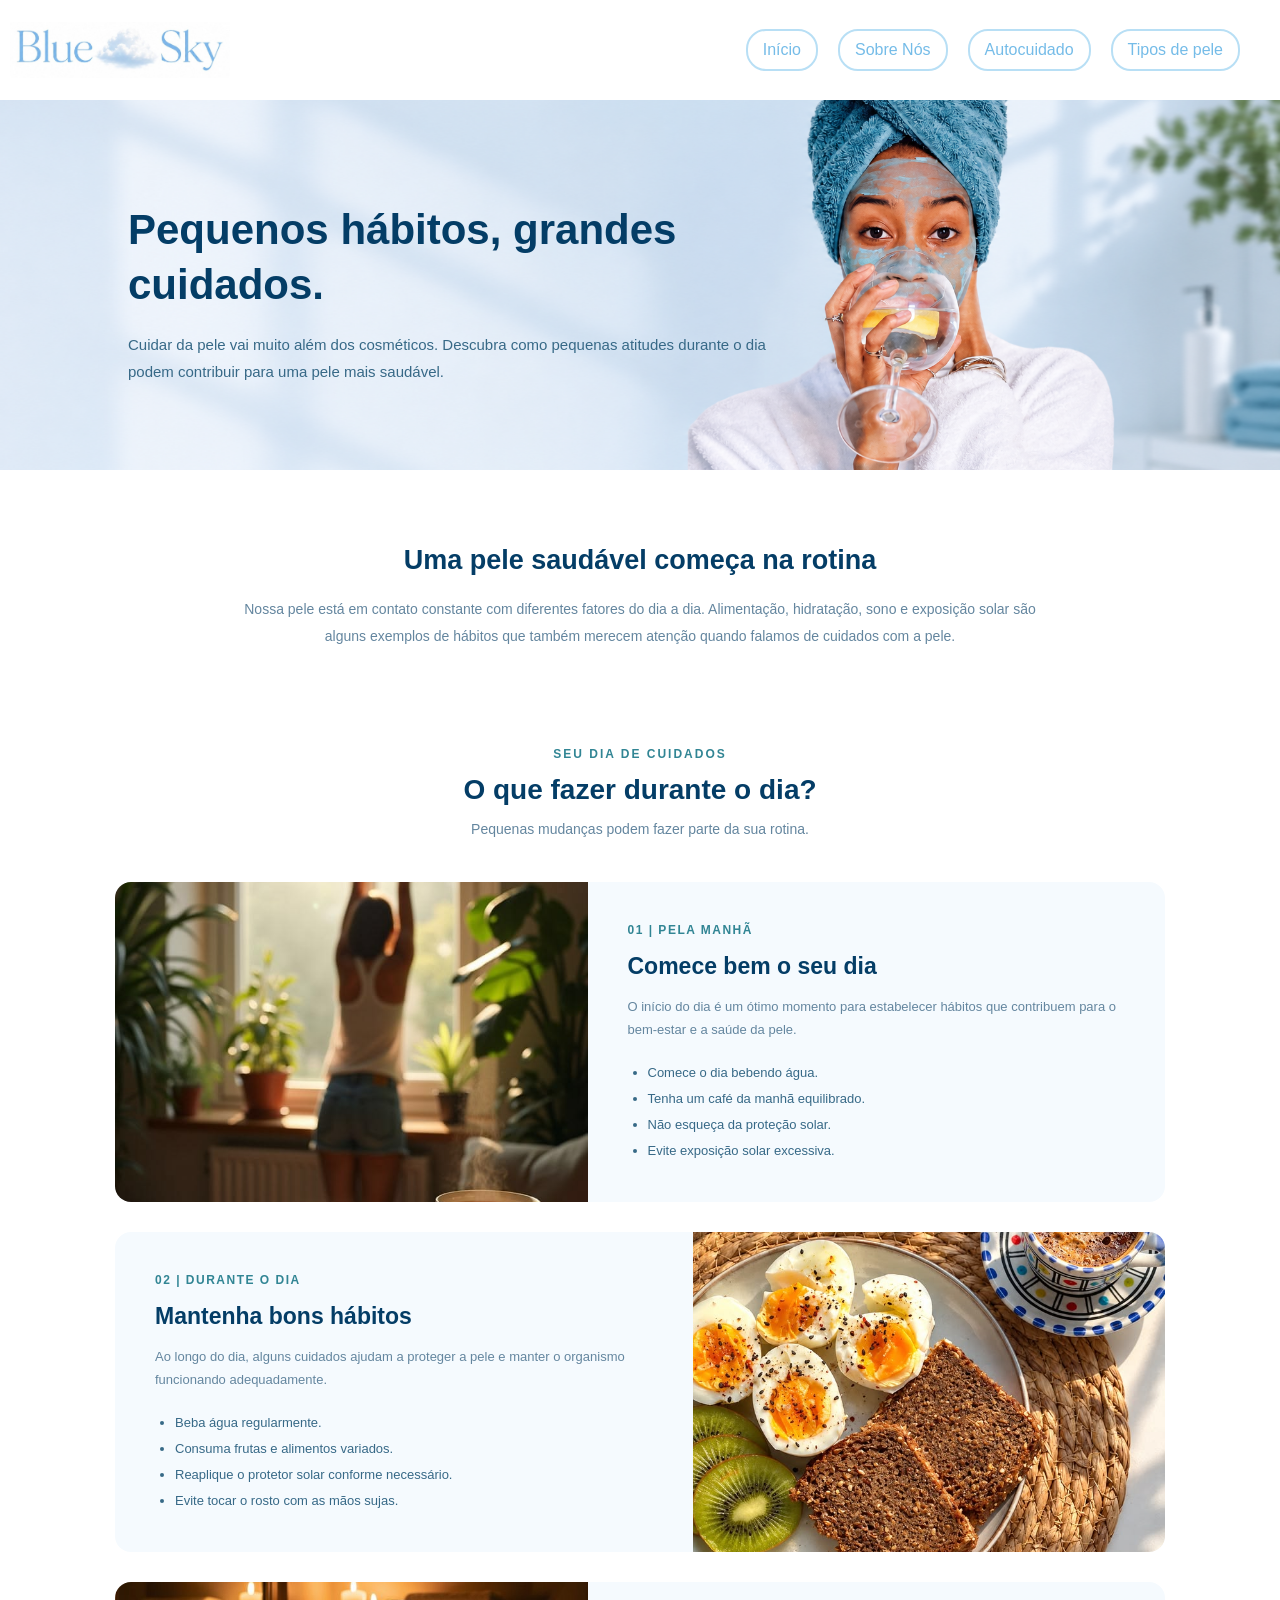
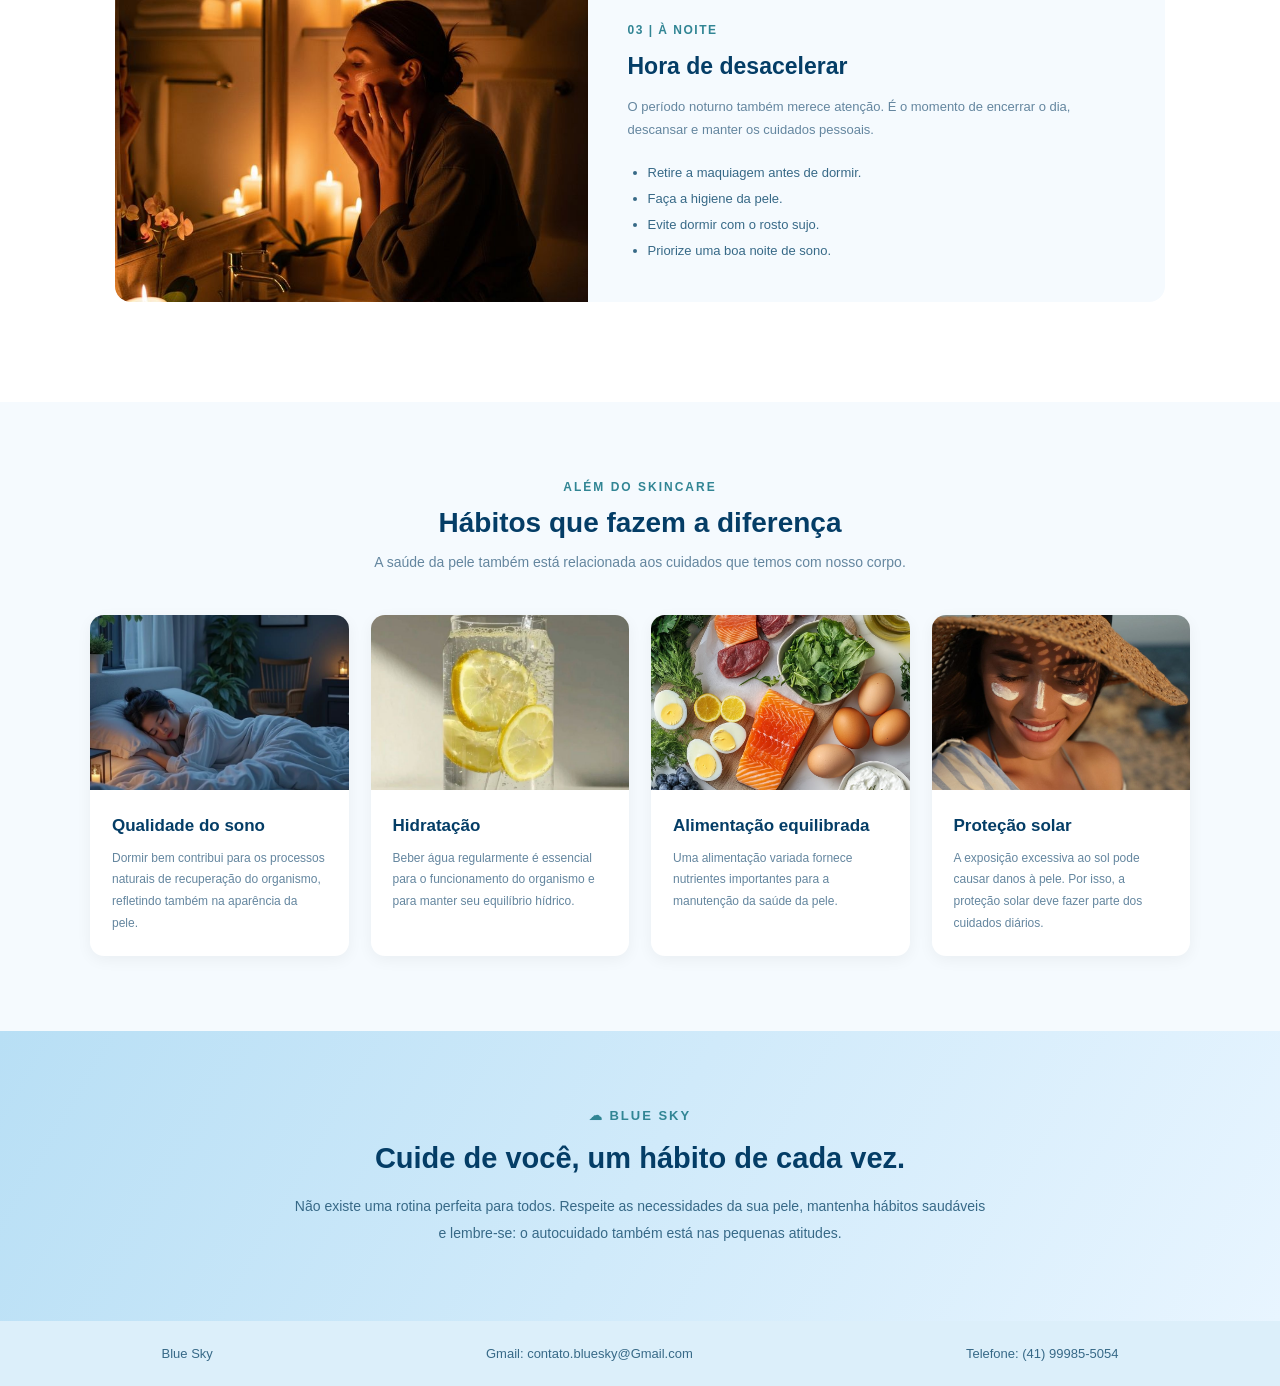
==== autocuidado.html @ 893854bf "Primeiro commit" ====
<!DOCTYPE html>
<html lang="pt-BR">

<head>
    <meta charset="UTF-8">
    <meta name="viewport" content="width=device-width, initial-scale=1.0">
    <link rel="icon" type="image/jpeg" href="img/Inicio/nuvem.png">
    <link rel="stylesheet" href="css/style.css">
    <title>Blue Sky | Autocuidado</title>

</head>

<body>
   
    <header class="header">
        <img src="img/Inicio/Logo_blue_sky_recortada.jpg" alt="Logo Blue Sky" class="logo">
        <nav>
            <a href="index.html"> Início </a>
            <a href="sobre.html">Sobre Nós</a>
            <a href="autocuidado.html">Autocuidado</a>
            <a href="tipos_de_pele.html">Tipos de pele</a>
        </nav>
    </header>

    <div class="pagina-autocuidado">
    <main>

        <section class="banner-autocuidado">

            <div class="conteudo-banner">
                <h1>Pequenos hábitos, grandes cuidados.</h1>

                <p>
                    Cuidar da pele vai muito além dos cosméticos.
                    Descubra como pequenas atitudes durante o dia
                    podem contribuir para uma pele mais saudável.
                </p>
            </div>

        </section>

        <section class="introducao">

            <h2>Uma pele saudável começa na rotina</h2>

            <p>
                Nossa pele está em contato constante com diferentes
                fatores do dia a dia. Alimentação, hidratação, sono
                e exposição solar são alguns exemplos de hábitos
                que também merecem atenção quando falamos de
                cuidados com a pele.
            </p>

        </section>

        <section class="momentos">

            <div class="titulo-secao">
                <span>SEU DIA DE CUIDADOS</span>
                <h2>O que fazer durante o dia?</h2>
                <p>
                    Pequenas mudanças podem fazer parte da sua rotina.
                </p>
            </div>

            <article class="momento-card">

                <div class="imagem-momento">
                    <img src="img/autocuidado/comecando_dia.jpg" alt="Quarto iluminado pela luz natural da manhã">
                </div>

                <div class="texto-momento">

                    <span class="horario">01 | PELA MANHÃ</span>

                    <h3>Comece bem o seu dia</h3>

                    <p>
                        O início do dia é um ótimo momento para
                        estabelecer hábitos que contribuem para
                        o bem-estar e a saúde da pele.
                    </p>

                    <ul>
                        <li>Comece o dia bebendo água.</li>
                        <li>Tenha um café da manhã equilibrado.</li>
                        <li>Não esqueça da proteção solar.</li>
                        <li>Evite exposição solar excessiva.</li>
                    </ul>

                </div>

            </article>

            <article class="momento-card invertido">

                <div class="imagem-momento">
                    <img src="img/autocuidado/cafe.jpg" alt="Alimentos saudáveis e água durante o dia">
                </div>

                <div class="texto-momento">

                    <span class="horario">02 | DURANTE O DIA</span>

                    <h3>Mantenha bons hábitos</h3>

                    <p>
                        Ao longo do dia, alguns cuidados ajudam
                        a proteger a pele e manter o organismo
                        funcionando adequadamente.
                    </p>

                    <ul>
                        <li>Beba água regularmente.</li>
                        <li>Consuma frutas e alimentos variados.</li>
                        <li>Reaplique o protetor solar conforme necessário.</li>
                        <li>Evite tocar o rosto com as mãos sujas.</li>
                    </ul>

                </div>

            </article>

            <article class="momento-card">

                <div class="imagem-momento">
                    <img src="img/autocuidado/noturno.jpg" alt="Ambiente aconchegante para descansar à noite">
                </div>

                <div class="texto-momento">

                    <span class="horario">03 | À NOITE</span>

                    <h3>Hora de desacelerar</h3>

                    <p>
                        O período noturno também merece atenção.
                        É o momento de encerrar o dia, descansar
                        e manter os cuidados pessoais.
                    </p>

                    <ul>
                        <li>Retire a maquiagem antes de dormir.</li>
                        <li>Faça a higiene da pele.</li>
                        <li>Evite dormir com o rosto sujo.</li>
                        <li>Priorize uma boa noite de sono.</li>
                    </ul>

                </div>

            </article>

        </section>

        <section class="habitos">

            <div class="titulo-secao">
                <span>ALÉM DO SKINCARE</span>
                <h2>Hábitos que fazem a diferença</h2>
                <p>
                    A saúde da pele também está relacionada
                    aos cuidados que temos com nosso corpo.
                </p>
            </div>

            <div class="cards-habitos">

                <article class="habito-card">

                    <img src="img/autocuidado/sono.jpg" alt="Quarto confortável para uma boa noite de sono">

                    <div class="conteudo-habito">
                        <h3>Qualidade do sono</h3>

                        <p>
                            Dormir bem contribui para os processos
                            naturais de recuperação do organismo,
                            refletindo também na aparência da pele.
                        </p>
                    </div>

                </article>

                <article class="habito-card">

                    <img src="img/autocuidado/agua.jpg" alt="Copo de água com limão">

                    <div class="conteudo-habito">
                        <h3>Hidratação</h3>

                        <p>
                            Beber água regularmente é essencial
                            para o funcionamento do organismo
                            e para manter seu equilíbrio hídrico.
                        </p>
                    </div>

                </article>

                <article class="habito-card">

                    <img src="img/autocuidado/alimentacao.jpg" alt="Alimentos variados e saudáveis">

                    <div class="conteudo-habito">
                        <h3>Alimentação equilibrada</h3>

                        <p>
                            Uma alimentação variada fornece
                            nutrientes importantes para a
                            manutenção da saúde da pele.
                        </p>
                    </div>

                </article>

                <article class="habito-card">

                    <img src="img/autocuidado/solar.jpg" alt="Luz do sol entrando pela janela">

                    <div class="conteudo-habito">
                        <h3>Proteção solar</h3>

                        <p>
                            A exposição excessiva ao sol pode
                            causar danos à pele. Por isso, a
                            proteção solar deve fazer parte
                            dos cuidados diários.
                        </p>
                    </div>

                </article>

            </div>

        </section>

        <section class="lembrete">

            <div class="conteudo-lembrete">

                <span>☁ BLUE SKY</span>

                <h2>Cuide de você, um hábito de cada vez.</h2>

                <p>
                    Não existe uma rotina perfeita para todos.
                    Respeite as necessidades da sua pele,
                    mantenha hábitos saudáveis e lembre-se:
                    o autocuidado também está nas pequenas atitudes.
                </p>

            </div>

        </section>

    </main>

<footer class="footer">
    <p>Blue Sky</p>
    <p>Gmail: contato.bluesky@Gmail.com</p>
    <p>Telefone: (41) 99985-5054</p>
</footer>
</div>
</body>
</html>
---- css/style.css ----
/* Configuração geral */
* {
    margin: 0;
    padding: 0;
    box-sizing: border-box;
}
/* Cabeçalho */
.header {
    position: relative;
    width: 100%;
    height: 100px;
    background-color:white;
    display: flex;
    align-items: center;
    justify-content: center;
}
/* Logo no canto esquerdo */
.logo {
    position: absolute;
    left: 10px;
    width: 220px;
    height: 95px;
    max-width: 30%;
    object-fit: contain;
}
nav {
    display: flex;
    justify-content: flex-end;
    align-items: center;
    gap: 20px;
    width: 100%;
    margin-right: 40px;
}
nav a{
    font-family: Arial, sans-serif;
    text-decoration: none;
    color: #75BCE8;
    border: 2px solid #b8dff5;
    padding: 10px 15px;
    border-radius: 20px;
}
/* imagem do banner sem nada em cima vivi */
.banner{
    width: 100%;
    height: 400px;
    border-radius: 12px;
    background-image:url(../img/Inicio/banner_sem_nuvem.jpeg);
    background-repeat: no-repeat;
    background-position: center;
    background-size: cover;
}
.retangulo-cartas {
    display: grid;
    grid-template-columns: repeat(3, minmax(0, 1fr));
    gap: 20px;
    width: min(1100px, calc(100% - 40px));
    margin: 30px auto;
}
.cartas{
    width: 100%;
    min-width: 0;
    min-height: 330px;
    height: auto;
    padding: 12px;
    align-items: center;
    background-color:#E8F5FF;
    border-radius: 18px;
    /* estudar melhor essa borda vivi */
    border: 1px solid #1a8ddf;
    display: flex;
    flex-direction: column;
    text-decoration: none;
    overflow: hidden;
    transition: transform 0.3s ease;
}
/* serve para dar animação para as cartas vivi */
.cartas:hover {
    transform: translateY(-10px);
    border-color: #A9D4F0;
    box-shadow: 0 5px 14px #00000020;
}
/* serve para deixar a foto em cima das letras vivi */
.cartas img {
    width: 100%;
    height: 160px;
    object-fit: cover;
    display: block;
    border-radius: 12px;
}
.cartas h3 {
    font-family: Arial, Helvetica, sans-serif;
    text-align: center;
    margin-top: 10px;
    margin-bottom: 20px;
    font-size: 18px;
    color: #043d66;
}
.cartas p {
    font-family: Arial, Helvetica, sans-serif;
    text-align: center;
    color: #78ACD1;
}
.footer{
    font-family: Arial, sans-serif;
    display: flex;
    justify-content: space-around;
    align-items: center;
    background-color: #78ACD1;
    padding: 20px;
    color:#fff;
}
/* Página de contato */
.pagina-contato header {
    border-bottom: 1px solid #B8DFF5;
}
.pagina-sobre header {
    border-bottom: 1px solid #B8DFF5;
}
.contato-container {
    width: 90%;
    max-width: 850px;
    margin: 55px auto;
    color: #043D66;
}
.contato-container > h2 {
    font-family: Arial, sans-serif;
    text-align: center;
    font-size: 30px;
    margin-bottom: 12px;
}
.contato-container > p {
    font-family: Arial, sans-serif;
    text-align: center;
    color: #52758F;
    margin-bottom: 30px;
    line-height: 1.6;
}
/* Formulario */
#contato-form {
    font-family: Arial, sans-serif;
    display: flex;
    flex-direction: column;
    gap: 10px;
    width: 100%;
    max-width: 650px;
    margin: 0 auto;
    padding: 30px;
    background-color: #E8F5FF;
    border: 1px solid #B8DFF5;
    border-radius: 20px;
    box-shadow: 0 5px 18px #00000010;
}
#contato-form label {
    font-family: Arial, sans-serif;
    font-weight: bold;
    color: #043D66;
    margin-top: 5px;
}
#contato-form input,
#contato-form select,
#contato-form textarea {
    font-family: Arial, sans-serif;
    width: 100%;
    padding: 13px;
    border: 1px solid #B8DFF5;
    border-radius: 10px;
    background-color: #FFFFFF;
    color: #043D66;
    font-family: Arial, sans-serif;
    font-size: 15px;
    outline: none;
    transition: border-color 0.2s, box-shadow 0.2s;
}
#contato-form input:focus,
#contato-form select:focus,
#contato-form textarea:focus {
    border-color: #1A8DDF;
    box-shadow: 0 0 0 3px #75BCE833;
}
/* Campo inválido após interação */
#contato-form input:focus:invalid,
#contato-form select:focus:invalid,
#contato-form textarea:focus:invalid {
    border-color: #E57373;
}
/* Campo preenchido corretamente */
#contato-form input:valid,
#contato-form select:valid,
#contato-form textarea:valid {
    border-color: #75BCE8;
}
#contato-form textarea {
    resize: vertical;
    min-height: 130px;
}
/* Botao */
#contato-form button {
    margin-top: 12px;
    padding: 14px;
    background-color: #1A8DDF;
    color: #FFFFFF;
    border: none;
    border-radius: 25px;
    font-size: 16px;
    font-weight: bold;
    cursor: pointer;
    transition: background-color 0.2s, transform 0.2s;
}
#contato-form button:hover {
    background-color: #043D66;
    transform: translateY(-2px);
}
/* Aviso do JavaScript */
#aviso {
    margin: 20px auto;
    color: #043D66;
    font-weight: bold;
    text-align: center;
}
/* Mensagens salvas */
.mensagens {
    font-family: Arial, sans-serif;
    max-width: 750px;
    margin: 45px auto 0;
}
.mensagens h3 {
    font-family: Arial, sans-serif;
    text-align: center;
    font-size: 24px;
    margin-bottom: 20px;
    color: #043D66;
}
.mensagens p {
    font-family: Arial, sans-serif;
    text-align: center;
    color: #52758F;
    margin-bottom: 20px;
    line-height: 1.6;
}
.mensagem-card {
    margin: 15px 0;
    padding: 22px;
    background-color: #FFFFFF;
    border: 1px solid #A9D4F0;
    border-radius: 16px;
    box-shadow: 0 4px 12px #00000010;
    overflow-wrap: anywhere;
}
.mensagem-card p {
    margin: 9px 0;
    line-height: 1.5;
    color: #043D66;
}
.mensagem-card button {
    margin-top: 12px;
    padding: 10px 16px;
    background-color: #75BCE8;
    color: #FFFFFF;
    border: none;
    border-radius: 20px;
    cursor: pointer;
}
.mensagem-card button:hover {
    background-color: #043D66;
}
/* Centraliza a mensagem quando não há mensagens salvas */
#listaMensagens {
    text-align: center;
    margin-top: 35px;
}
/* Espaço entre o título e a área das mensagens */
.mensagens {
    margin-top: 50px;
}
/* Aparência do aviso de lista vazia */
#listaMensagens:empty {
    margin-top: 35px;
}
/* ==================================================
   PÁGINA: TIPOS DE PELE
   ================================================== */
.bannerT{
    background-image:url(../img/Tipos_de_Pele/banner.jpg) ;
    width: auto;
    height: 400px ;
    border-radius: 12px;
    display: flex;
    flex-direction: column;
    align-items: center;
}
.bannerT h1{
   margin-bottom: 30px;
   padding-top: 35px;
    text-decoration: none;
    color: #043d66;
}
.bannerT h3{
    color: #497fa7;
    padding-top: 35px;
}
.botao{
    padding: 20px;
    margin-top: 100px;
    border-radius: 24px;
    text-decoration: none;
    font-size: 15px;
    color: #B8DFF5;
    background-color: #0a67aa;
    transition: transform 0.3s ease;
}
.botao:hover{
    transform: translateY(-10px);
    border: 3px solid;
    border-color: #75BCE8;
    box-shadow: 0 5px 14px #00000020;
}
.identificacao {
    display: flex;
    align-items: center;
    gap: 24px;
    padding: 24px;
    background-color: #94c1e0;
    border-radius: 20px;
    min-height: 330px;
    width: 100%;
    height: auto;
}
.identificacao img {
    display: block;
    width: 100%;
    max-width: 430px;
    max-height: 330px;
    height: auto;
    margin-left: 0;
    object-fit: contain;
}
.texto {
    min-width: 0;
    flex: 1;
}
.texto h1 {
    padding-left: 0;
    margin: 30px 0;
    color: #043D66;
}
.texto h3 {
    color: #032944;
    padding-left: 0;
    font-size: 16px;
}
.texto ol {
    color: #032944;
    margin: 30px 0;
    font-size: 18px;
    padding-left: 24px;
}
/* Parte principal dos tipos de pele */
.principal-tipos-pele {
    width: 100%;
    padding: 45px 35px;
    background-color: #f0f9ff;
    text-align: center;
}
/* Título principal */
.principal-tipos-pele h2 {
    color: #075078;
    font-size: 30px;
    margin-bottom: 10px;
}
/* Subtítulo */
.subtitulo-pele {
    color: #75a9d1;
    font-size: 17px;
    margin-bottom: 30px;
}
/* Organização dos cartões */
.cartoes-pele {
    display: flex;
    justify-content: center;
    align-items: stretch;
    gap: 20px;
    width: 100%;
}
/* Cada cartão */
.cartao-pele {
    flex: 1;
    min-width: 0;
    background-color: white;
    border: 2px solid #b8dff5;
    border-radius: 20px;
    padding: 15px;
    box-shadow: 0 5px 14px #00000015;
    transition: transform 0.3s;
}
/* Efeito ao passar o mouse */
.cartao-pele:hover {
    transform: translateY(-5px);
}
/* Imagens */
.cartao-pele img {
    width: 100%;
    height: 180px;
    object-fit: cover;
    border-radius: 14px;
}
/* Títulos dos cartões */
.cartao-pele h3 {
    color: #318bc4;
    font-size: 20px;
    margin: 15px 0 10px;
}
/* Descrições */
.cartao-pele p {
    color: #52758d;
    font-size: 15px;
    line-height: 1.5;
}
/* ==================================================
   PÁGINA: TEXTURAS
   ================================================== */
body{
    font-family: Arial, Helvetica, sans-serif
}
.Texturas {
    display: flex;
    align-items: center;
    gap: 20px;
    width: 100%;
    padding: 20px;
    margin: 30px 0;
    background-color: #78ACD1;
    border-radius: 20px;
}
.Texturas video{
    border-radius: 30px;
}
.Texturasd video{
    border-radius: 30px;
}
.Texturasd {
    flex-direction: row-reverse;
    display: flex;
    align-items: center;
    gap: 20px;
    width: 100%;
    padding: 20px;
    margin: 30px 0;
    background-color:#a6d8f5;
    border-radius: 15px;
}
.texturah1ep{
    display: flex;
    flex-direction: column;
    align-items: stretch;
    gap: 10px;
}
.texturah1ep h2{
    text-align: center;
    margin: 20px;
    color: #043D66;
}
.texturah1ep p{
    font-size:large;
    color: #043D66;
}
.sobre-apresentacao {
    display: flex;
    align-items: center;
    justify-content: space-between;
    gap: 50px;
    max-width: 1100px;
    margin: 50px auto;
    padding: 30px;
}
.sobre-texto {
    flex: 1;
}
.sobre-texto h1 {
    color: #043D66;
    font-size: 38px;
    margin-bottom: 20px;
}
.sobre-texto p {
    font-size: 17px;
    line-height: 1.8;
}
.sobre-imagem {
    flex: 1;
    text-align: center;
}
.sobre-imagem img {
    width: 100%;
    max-width: 400px;
    border-radius: 20px;
}
/* ==================================================
   PÁGINA: SOBRE NÓS
   ================================================== */
/* Nossa missão */
.sobre-missao {
    background-color: #E8F5FF;
    padding: 45px 25px;
    text-align: center;
}
.sobre-missao h2,
.equipe h2 {
    color: #043D66;
    font-size: 30px;
    margin-bottom: 20px;
}
.sobre-missao p {
    max-width: 750px;
    margin: 0 auto;
    line-height: 1.8;
    font-size: 16px;
}
/* EQUIPE */
.equipe {
    padding: 50px 25px;
    text-align: center;
}
.subtitulo {
    margin-bottom: 30px;
    line-height: 1.6;
}
.integrantes {
    display: grid;
    grid-template-columns: repeat(2, minmax(0, 1fr));
    gap: 30px;
    max-width: 800px;
    margin: 30px auto;
}
.integrante {
    background-color: #FFFFFF;
    padding: 25px;
    border-radius: 15px;
    text-align: center;
    box-shadow: 0 4px 15px #00000010;
}
.integrante img {
    width: 130px;
    height: 130px;
    object-fit: cover;
    border-radius: 50%;
}
.integrante h3 {
    color: #043D66;
    margin: 20px 0 12px;
}
.integrante p {
    line-height: 1.7;
    font-size: 15px;
}
/* ==================================================
   PÁGINA: MITOS E VERDADES
   ================================================== */
body {
    background-color: #F2F9FD;
    font-family: Arial, sans-serif;
    color: #174675;
}
.titulo {
    padding: 50px 8% 30px;
}
.titulo h1 {
    font-size: 42px;
    margin-bottom: 15px;
    color: #174675;
}
.titulo p {
    font-size: 19px;
    color: #6485A3;
}
.carrossel {
    width: 85%;
    max-width: 1250px;
    margin: 20px auto;
    position: relative;
}
.conteudo {
    display: flex;
    background-color: white;
    border-radius: 25px;
    overflow: hidden;
    min-height: 430px;
    box-shadow: 0 8px 25px #00000015;
}
.imagem {
    width: 55%;
}
.imagem img {
    width: 100%;
    height: 430px;
    object-fit: cover;
    display: block;
}
.informacao {
    width: 45%;
    padding: 45px;
    display: flex;
    flex-direction: column;
    justify-content: center;
}
.classificacao {
    background-color: #E87989;
    color: white;
    padding: 12px 25px;
    border-radius: 30px;
    width: fit-content;
    margin-bottom: 25px;
    font-weight: bold;
    font-size: 18px;
}
.verdade {
    background-color: #65BFA0;
}
.informacao h2 {
    font-size: 32px;
    margin-bottom: 20px;
    color: #174675;
}
.informacao p {
    font-size: 18px;
    line-height: 1.6;
    color: #6485A3;
}
.seta {
    position: absolute;
    top: 50%;
    transform: translateY(-50%);
    width: 50px;
    height: 50px;
    border: none;
    border-radius: 50%;
    background-color: white;
    color: #174675;
    font-size: 25px;
    cursor: pointer;
    box-shadow: 0 3px 12px #00000020;
    transition: 0.3s;
}
.seta:hover {
    background-color: #DDF1FF;
    transform: translateY(-50%) scale(1.1);
}
.esquerda {
    left: -25px;
}
.direita {
    right: -25px;
}
/* Indicadores */
.indicadores {
    display: flex;
    justify-content: center;
    gap: 12px;
    margin: 30px;
}
.ponto {
    width: 13px;
    height: 13px;
    border-radius: 50%;
    border: none;
    background-color: #B9D3E8;
    cursor: pointer;
    transition: 0.3s;
}
.ponto.ativo {
    background-color: #55AEE0;
    width: 28px;
    border-radius: 20px;
}
/* =================================
   DICIONÁRIO DA PELE
   ================================= */
.pagina-dicionario {
    width: 100%;
    padding-bottom: 40px;
}
/* TÍTULO E INTRODUÇÃO */
.dicionario-introducao {
    max-width: 850px;
    width: calc(100% - 40px);
    margin: 65px auto 45px;
    text-align: center;
}
.dicionario-introducao span {
    color: #1A8DDF;
    font-size: 13px;
    font-weight: bold;
    letter-spacing: 2px;
}
.dicionario-introducao h1 {
    color: #043D66;
    font-size: 38px;
    margin: 12px 0;
}
.dicionario-introducao p {
    color: #5C7180;
    font-size: 16px;
    line-height: 1.7;
}
/* PESQUISA */
.dicionario-pesquisa {
    max-width: 750px;
    width: calc(100% - 40px);
    margin: 0 auto 65px;
    text-align: center;
}
.dicionario-pesquisa h2 {
    color: #043D66;
    font-size: 25px;
    margin-bottom: 10px;
}
.dicionario-pesquisa p {
    color: #6B7D89;
    margin-bottom: 22px;
}
.campo-pesquisa {
    display: flex;
    align-items: center;
    gap: 10px;
}
.campo-pesquisa input {
    flex: 1;
    min-width: 0;
    padding: 15px 18px;
    border: 1px solid #B8DFF5;
    border-radius: 10px;
    outline: none;
    font-size: 15px;
    background: #FFFFFF;
    color: #043D66;
}
.campo-pesquisa input:focus {
    border-color: #1A8DDF;
    box-shadow: 0 0 0 3px #75BCE830;
}
.campo-pesquisa button {
    padding: 15px 22px;
    border: none;
    border-radius: 10px;
    background: #043D66;
    color: #FFFFFF;
    font-size: 14px;
    cursor: pointer;
    transition: 0.3s;
}
.campo-pesquisa button:hover {
    background: #1A8DDF;
}
/* SEÇÕES */
.grupo-dicionario {
    max-width: 1100px;
    width: calc(100% - 40px);
    margin: 0 auto 65px;
}
.titulo-categoria {
    margin-bottom: 25px;
}
.titulo-categoria h2 {
    color: #043D66;
    font-size: 27px;
    margin-bottom: 8px;
}
.titulo-categoria p {
    color: #6B7D89;
    line-height: 1.6;
}
/* CARDS DOS TERMOS */
.grade-termos {
    display: grid;
    grid-template-columns: repeat(2, minmax(0, 1fr));
    gap: 22px;
}
.card-termo {
    position: relative;
    padding: 28px;
    background: #FFFFFF;
    border: 1px solid #DCEFFC;
    border-radius: 15px;
    box-shadow: 0 4px 14px #043D6610;
    transition: 0.3s;
}
.card-termo:hover {
    transform: translateY(-4px);
    box-shadow: 0 7px 20px #043D661C;
    border-color: #A9D4F0;
}
.numero-card {
    display: inline-block;
    margin-bottom: 13px;
    padding: 6px 11px;
    border-radius: 20px;
    background: #E8F5FF;
    color: #1A8DDF;
    font-size: 12px;
    font-weight: bold;
}
.card-termo h3 {
    color: #043D66;
    font-size: 20px;
    margin-bottom: 10px;
}
.card-termo p {
    color: #5C7180;
    font-size: 14px;
    line-height: 1.7;
}
/* TABELA DE INGREDIENTES EM FORMATO DE CARDS */
.tabela-cards {
    width: 100%;
}
.tabela-ingredientes {
    width: 100%;
    border-collapse: separate;
    border-spacing: 0;
}
/* Mantém os títulos das colunas na estrutura da tabela,
   sem ocupar espaço visual nos cards. */
.tabela-ingredientes thead {
    position: absolute;
    width: 1px;
    height: 1px;
    padding: 0;
    margin: -1px;
    overflow: hidden;
    clip: rect(0, 0, 0, 0);
    white-space: nowrap;
    border: 0;
}
.tabela-ingredientes tbody {
    display: grid;
    grid-template-columns: repeat(2, minmax(0, 1fr));
    gap: 22px;
}
.tabela-ingredientes tbody tr {
    display: grid;
    grid-template-columns: 1fr 1fr;
    gap: 16px;
    padding: 28px;
    background: #FFFFFF;
    border: 1px solid #DCEFFC;
    border-radius: 15px;
    box-shadow: 0 4px 14px #043D6610;
    transition: transform 0.3s ease, box-shadow 0.3s ease, border-color 0.3s ease;
}
.tabela-ingredientes tbody tr:hover {
    transform: translateY(-4px);
    border-color: #A9D4F0;
    box-shadow: 0 7px 20px #043D661C;
}
.tabela-ingredientes td {
    display: flex;
    flex-direction: column;
    gap: 6px;
    color: #5C7180;
    font-size: 13px;
    line-height: 1.5;
}
.tabela-ingredientes td::before {
    content: attr(data-label);
    color: #1A8DDF;
    font-size: 11px;
    font-weight: bold;
    text-transform: uppercase;
    letter-spacing: 0.5px;
}
.tabela-ingredientes td strong {
    color: #043D66;
    font-size: 17px;
}
/* MENSAGEM DE PESQUISA */
.mensagem-vazia {
    max-width: 750px;
    width: calc(100% - 40px);
    margin: 0 auto 50px;
    padding: 25px;
    text-align: center;
    color: #34566D;
    background: #E8F5FF;
    border-radius: 12px;
    line-height: 1.6;
}
/* SEÇÃO FINAL */
.dicionario-final {
    max-width: 850px;
    width: calc(100% - 40px);
    margin: 70px auto 30px;
    padding: 40px 25px;
    text-align: center;
    background: #E8F5FF;
    border-radius: 18px;
}
.dicionario-final h2 {
    color: #043D66;
    font-size: 25px;
    margin-bottom: 12px;
}
.dicionario-final p {
    color: #5C7180;
    line-height: 1.7;
    margin-bottom: 22px;
}
.dicionario-final a {
    display: inline-block;
    padding: 13px 22px;
    background: #043D66;
    color: #FFFFFF;
    border-radius: 9px;
    text-decoration: none;
    transition: 0.3s;
}
.dicionario-final a:hover {
    background: #1A8DDF;
}
/* RESPONSIVIDADE */
@media (max-width: 700px) {
    .dicionario-introducao {
        margin-top: 40px;
    }
    .dicionario-introducao h1 {
        font-size: 30px;
    }
    .dicionario-pesquisa h2 {
        font-size: 21px;
    }
    .grade-termos {
        grid-template-columns: 1fr;
    }
    .tabela-ingredientes tbody {
        grid-template-columns: 1fr;
    }
    .card-termo {
        padding: 23px;
    }
    .dicionario-final {
        padding: 30px 20px;
    }
}
/* ==================================================
   PÁGINA: GUIA DE SKINCARE — BLUE SKY
   ========================================== */
/* BANNER */
.guia-banner {
    min-height: 380px;
    background:
    linear-gradient(to top, rgba(4, 61, 102, 0.95), rgba(4, 61, 102, 0.45)),
    url("../img/guia/banner-guia.jpg") center/cover no-repeat;
    display: flex;
    align-items: center;
    padding: 50px 9%;
}
.guia-banner-texto {
    max-width: 550px;
    color: white;
}
.guia-banner-texto span,
.guia-audio-conteudo span {
    font-size: 12px;
    letter-spacing: 2px;
    font-weight: bold;
}
.guia-banner h1 {
    font-size: 42px;
    margin: 15px 0;
}
.guia-banner p {
    font-size: 16px;
    line-height: 1.8;
}
.guia-botao {
    display: inline-block;
    margin-top: 20px;
    padding: 13px 25px;
    background: white;
    color: #043D66;
    border-radius: 25px;
    text-decoration: none;
    font-weight: bold;
    transition: 0.3s;
}
.guia-botao:hover {
    background: #B8DFF5;
    transform: translateY(-3px);
}
/* INTRODUÇÃO */
.guia-introducao {
    max-width: 850px;
    margin: 65px auto;
    padding: 0 25px;
    text-align: center;
}
.guia-introducao h2,
.guia-passos h2,
.guia-tabela h2,
.guia-dicas h2,
.guia-explorar h2 {
    color: #043D66;
    font-size: 29px;
    text-align: center;
}
.guia-introducao p {
    color: #555;
    line-height: 1.9;
    font-size: 16px;
}
/* PASSOS ESSENCIAIS */
.guia-passos {
    padding: 45px 7%;
    background: #E8F5FF;
}
.guia-subtitulo {
    text-align: center;
    color: #657D8D;
    margin: 15px 0 35px;
    line-height: 1.7;
}
.guia-cards {
    display: grid;
    grid-template-columns: repeat(4, 1fr);
    gap: 22px;
    max-width: 1150px;
    margin: auto;
}
.guia-card {
    background: white;
    border-radius: 15px;
    overflow: hidden;
    box-shadow: 0 4px 15px #00000010;
    transition: 0.3s;
}
.guia-card:hover {
    transform: translateY(-6px);
    box-shadow: 0 8px 20px #00000020;
}
.guia-card img {
    width: 100%;
    height: 190px;
    object-fit: cover;
}
.guia-card div {
    padding: 20px;
}
.guia-card span {
    color: #1A8DDF;
    font-weight: bold;
    font-size: 14px;
}
.guia-card h3 {
    color: #043D66;
    margin: 10px 0;
    font-size: 20px;
}
.guia-card p {
    color: #666;
    line-height: 1.7;
    font-size: 14px;
}
/* TABELA */
.guia-tabela {
    padding: 65px 7%;
}
.tabela-responsiva {
    max-width: 1000px;
    margin: auto;
    overflow-x: auto;
}
.guia-tabela table {
    width: 100%;
    border-collapse: collapse;
    background: white;
    text-align: center;
}
.guia-tabela th {
    background: #75BCE8;
    color: #043D66;
    padding: 18px;
}
.guia-tabela td {
    padding: 17px;
    border-bottom: 1px solid #DCEBF5;
    color: #555;
    line-height: 1.6;
}
.guia-tabela td:first-child {
    font-weight: bold;
    color: #043D66;
}
.guia-tabela tr:hover td {
    background: #E8F5FF;
}
/* DICAS */
.guia-dicas {
    background: #E8F5FF;
    padding: 60px 7%;
}
.guia-dicas-lista {
    max-width: 850px;
    margin: auto;
    display: flex;
    flex-direction: column;
    gap: 15px;
}
.guia-dica {
    background: white;
    padding: 18px 22px;
    border-radius: 12px;
    display: flex;
    align-items: center;
    gap: 20px;
    box-shadow: 0 3px 10px #00000008;
}
.guia-dica span {
    color: #1A8DDF;
    font-weight: bold;
    font-size: 18px;
}
.guia-dica p {
    color: #555;
    line-height: 1.6;
}
/* ÁUDIO */
.guia-audio {
    padding: 65px 20px;
    background: linear-gradient(135deg, #75BCE8, #E8F5FF);
}
.guia-audio-conteudo {
    max-width: 700px;
    margin: auto;
    text-align: center;
    background: white;
    padding: 40px;
    border-radius: 20px;
    box-shadow: 0 5px 20px #00000010;
}
.guia-audio-conteudo span {
    color: #1A8DDF;
}
.guia-audio-conteudo h2 {
    color: #043D66;
    font-size: 27px;
    margin: 15px 0;
}
.guia-audio-conteudo p {
    color: #657D8D;
    line-height: 1.8;
    margin-bottom: 25px;
}
.guia-audio audio {
    width: 100%;
    max-width: 450px;
}
/* CONTINUE EXPLORANDO */
.guia-explorar {
    padding: 65px 7%;
}
.guia-explorar-cards {
    display: grid;
    grid-template-columns: repeat(2, 1fr);
    gap: 22px;
    max-width: 1050px;
    margin: auto;
}
.guia-explorar-card {
    background: #E8F5FF;
    border: 1px solid #B8DFF5;
    padding: 28px;
    border-radius: 15px;
    text-decoration: none;
    transition: 0.3s;
}
.guia-explorar-card:hover {
    transform: translateY(-5px);
    box-shadow: 0 5px 15px #00000015;
}
.guia-explorar-card h3 {
    color: #043D66;
    margin-bottom: 12px;
}
.guia-explorar-card p {
    color: #657D8D;
    line-height: 1.6;
    margin-bottom: 20px;
}
.guia-explorar-card span {
    color: #1A8DDF;
    font-weight: bold;
}
/* ==========================================
   RESPONSIVIDADE — BLUE SKY
   ========================================== */
/* TABLETS */
@media (max-width: 900px) {
    /* Cabeçalho */
    .header {
        padding: 10px 20px;
    }
    .logo {
        width: 180px;
        max-width: 25%;
    }
    nav {
        gap: 10px;
        margin-right: 10px;
    }
    nav a {
        padding: 9px 11px;
        font-size: 14px;
    }
    /* Banner */
    .banner {
        height: clamp(240px, 42vw, 360px);
    }
    /* Cards de tipos de pele */
    .cartoes-pele {
        flex-wrap: wrap;
    }
    .cartao-pele {
        flex: 1 1 220px;
    }
    /* Texturas */
    .Texturas,
    .Texturasd {
        gap: 16px;
        padding: 16px;
    }
    /* Dicionário da pele */
    .grupo-dicionario {
        width: calc(100% - 40px);
    }
    .grade-termos,
    .tabela-ingredientes tbody {
        grid-template-columns: repeat(2, minmax(0, 1fr));
    }
    .guia-cards {
        grid-template-columns: repeat(2, 1fr);
    }
    .guia-explorar-cards {
        grid-template-columns: 1fr;
    }
    .guia-banner h1 {
        font-size: 34px;
    }
}
/* CELULARES */
@media (max-width: 700px) {
    /* Cabeçalho e menu */
    .header {
        position: relative;
        height: auto;
        min-height: 0;
        padding: 10px 14px 16px;
        flex-direction: column;
        gap: 10px;
    }
    .logo {
        position: static;
        width: min(190px, 65vw);
        max-width: 100%;
        height: 85px;
        margin: 0 auto;
    }
    nav {
        width: 100%;
        justify-content: center;
        flex-wrap: wrap;
        gap: 8px;
        margin: 0;
    }
    nav a {
        padding: 8px 10px;
        font-size: 14px;
        white-space: normal;
        text-align: center;
    }
    /* Banner da página inicial */
    .banner {
        height: clamp(200px, 58vw, 300px);
    }
    /* Cards da página inicial */
    .retangulo-cartas {
        grid-template-columns: 1fr;
        width: calc(100% - 30px);
        gap: 16px;
    }
    .cartas {
        min-height: 0;
    }
    .cartas img {
        height: 190px;
    }
    /* Rodapé */
    .footer {
        flex-direction: column;
        flex-wrap: wrap;
        gap: 12px;
        text-align: center;
    }
    /* Página de contato */
    .contato-container,
    .mensagens {
        width: calc(100% - 30px);
        margin: 30px auto;
    }
    .contato-container > h2 {
        font-size: clamp(22px, 6vw, 28px);
    }
    #contato-form {
        padding: 18px;
    }
    #contato-form input,
    #contato-form select,
    #contato-form textarea {
        min-width: 0;
        font-size: 16px;
    }
    .mensagens h2 {
        font-size: 21px;
    }
    .mensagens h3 {
        font-size: 21px;
    }
    .mensagem-card {
        padding: 16px;
    }
    /* Página de tipos de pele */
    .bannerT {
        height: auto;
        min-height: 300px;
        padding: 24px 16px;
        background-size: cover;
        background-position: center;
    }
    .bannerT h1 {
        font-size: clamp(24px, 7vw, 32px);
        padding-top: 10px;
        margin-bottom: 14px;
        text-align: center;
    }
    .bannerT h3 {
        padding-top: 10px;
        text-align: center;
    }
    .botao {
        margin-top: 35px;
    }
    .identificacao {
        flex-direction: column;
        height: auto;
        padding: 20px;
        gap: 18px;
    }
    .identificacao img {
        width: 100%;
        max-width: 100%;
        max-height: 260px;
        object-fit: contain;
    }
    .texto {
        width: 100%;
    }
    .texto h1 {
        font-size: 25px;
        margin: 0 0 15px;
        text-align: center;
    }
    .texto h3 {
        font-size: 15px;
    }
    .texto ol {
        font-size: 16px;
        margin: 18px 0 0;
        padding-left: 22px;
    }
    .principal-tipos-pele {
        padding: 30px 15px;
    }
    .principal-tipos-pele h2 {
        font-size: 25px;
    }
    .cartoes-pele {
        flex-direction: column;
    }
    .cartao-pele {
        width: 100%;
        flex: 1 1 auto;
    }
    /* Página de texturas */
    .Texturas,
    .Texturasd {
        flex-direction: column;
        align-items: stretch;
        width: calc(100% - 24px);
        margin: 18px auto;
        padding: 14px;
    }
    .Texturas video,
    .Texturasd video {
        width: 100%;
        max-width: 100%;
        height: auto;
        flex: none;
    }
    .texturah1ep {
        width: 100%;
        min-width: 0;
    }
    .texturah1ep h2 {
        margin: 10px 0;
        font-size: 22px;
    }
    .texturah1ep p {
        font-size: 15px;
        line-height: 1.6;
        overflow-wrap: anywhere;
    }
    /* Página Sobre Nós */
    .sobre-apresentacao {
        flex-direction: column;
        text-align: center;
        margin: 25px auto;
        padding: 20px;
    }
    .sobre-texto h1 {
        font-size: 30px;
    }
    .sobre-imagem img {
        width: 100%;
        max-width: 300px;
    }
    .sobre-missao {
        padding: 30px 20px;
    }
    .sobre-missao h2,
    .equipe h2 {
        font-size: 25px;
    }
    .integrantes {
        grid-template-columns: 1fr;
        width: 100%;
        max-width: 350px;
        gap: 20px;
    }
    /* Página Dicionário da Pele */
    .dicionario-introducao {
        margin: 40px auto 35px;
    }
    .dicionario-introducao h1 {
        font-size: 30px;
    }
    .dicionario-introducao p {
        font-size: 14px;
    }
    .dicionario-pesquisa {
        margin-bottom: 45px;
    }
    .dicionario-pesquisa h2 {
        font-size: 21px;
    }
    .campo-pesquisa {
        flex-direction: column;
    }
    .campo-pesquisa input,
    .campo-pesquisa button {
        width: 100%;
    }
    .grupo-dicionario {
        width: calc(100% - 30px);
        margin-bottom: 45px;
    }
    .titulo-categoria h2 {
        font-size: 23px;
    }
    .grade-termos,
    .tabela-ingredientes tbody {
        grid-template-columns: 1fr;
    }
    .card-termo {
        padding: 22px;
    }
    .tabela-ingredientes tbody tr {
        grid-template-columns: 1fr 1fr;
        padding: 22px;
    }
    .dicionario-final {
        width: calc(100% - 30px);
        padding: 30px 20px;
    }
    .dicionario-final h2 {
        font-size: 22px;
    }
    .guia-banner {
        min-height: 350px;
        padding: 35px 25px;
    }
    .guia-banner h1 {
        font-size: 29px;
    }
    .guia-banner p {
        font-size: 14px;
    }
    .guia-introducao {
        margin: 45px auto;
    }
    .guia-passos,
    .guia-tabela,
    .guia-dicas,
    .guia-explorar {
        padding: 45px 20px;
    }
    .guia-cards {
        grid-template-columns: 1fr;
    }
    .guia-card img {
        height: 210px;
    }
    .guia-tabela table {
        min-width: 600px;
    }
    .guia-audio-conteudo {
        padding: 30px 20px;
    }
    .guia-audio-conteudo h2 {
        font-size: 23px;
    }
    .guia-dica {
        align-items: flex-start;
        gap: 12px;
        padding: 15px;
    }
}
/* CELULARES ESTREITOS */
@media (max-width: 380px) {
    /* Menu */
    nav {
        gap: 6px;
    }
    nav a {
        padding: 7px 8px;
        font-size: 13px;
    }
    /* Cards da página inicial */
    .retangulo-cartas {
        width: calc(100% - 24px);
    }
    .cartas img {
        height: 160px;
    }
    /* Contato */
    #contato-form {
        padding: 14px;
    }
    /* Tipos de pele */
    .identificacao {
        padding: 15px;
    }
    /* Sobre Nós */
    .integrante {
        padding: 20px 15px;
    }
    .integrante img {
        width: 110px;
        height: 110px;
    }
    /* Catálogo de ingredientes */
    .ingredientes-catalogo {
        grid-template-columns: 1fr;
        margin: 30px auto;
    }
    .ingredientes-intro h1 {
        font-size: 28px;
    }
    .ingrediente-card img {
        height: 220px;
    }
    /* Dicionário da pele */
    .dicionario-introducao h1 {
        font-size: 26px;
    }
    .dicionario-pesquisa h2 {
        font-size: 19px;
    }
    .grupo-dicionario {
        width: calc(100% - 24px);
    }
    .card-termo {
        padding: 18px;
    }
    .tabela-ingredientes tbody tr {
        grid-template-columns: 1fr;
        padding: 18px;
    }
    .dicionario-final h2 {
        font-size: 20px;
    }
    .guia-banner h1 {
        font-size: 25px;
    }
    .guia-cards {
        grid-template-columns: 1fr;
    }
    .guia-explorar-cards {
        grid-template-columns: 1fr;
    }
    .guia-introducao h2,
    .guia-passos h2,
    .guia-tabela h2,
    .guia-dicas h2,
    .guia-explorar h2 {
        font-size: 22px;
    }
    .guia-tabela table {
        min-width: 550px;
    }
    .guia-audio-conteudo {
        padding: 20px 15px;
    }
}
/* ==================================================
   PÁGINA: AUTOCUIDADO — BLUE SKY
   ================================================== */
.pagina-autocuidado {
    background-color: #FFFFFF;
    color: #043D66;
    font-family: 'Lucida Sans', sans-serif;
}
.pagina-autocuidado header {
    position: relative;
    width: 100%;
    min-height: 100px;
    height: auto;
    padding: 10px 7%;
    background-color: #FFFFFF;
    display: flex;
    align-items: center;
    justify-content: space-between;
    gap: 20px;
    border-bottom: 1px solid #B8DFF5;
}
.pagina-autocuidado .logo {
    position: static;
    display: block;
    width: 180px;
    max-width: 25%;
    height: 80px;
    object-fit: contain;
}
.pagina-autocuidado nav {
    display: flex;
    align-items: center;
    justify-content: flex-end;
    flex-wrap: wrap;
    gap: 12px;
    width: auto;
    margin: 0;
}
.pagina-autocuidado nav a {
    padding: 9px 13px;
    border: 1px solid #B8DFF5;
    border-radius: 20px;
    color: #043D66;
    font-family: Arial, sans-serif;
    font-size: 13px;
    text-decoration: none;
    transition: 0.3s;
}
.pagina-autocuidado nav a:hover {
    background-color: #E8F5FF;
    color: #1A8DDF;
}
/* BANNER */
.pagina-autocuidado .banner-autocuidado {
    min-height: 370px;
    padding: 65px 10%;
    display: flex;
    align-items: center;
    background:
        url("../img/autocuidado/banner-autocuidado.jpg") center/cover no-repeat;
}
.pagina-autocuidado .conteudo-banner {
    max-width: 650px;
}
.pagina-autocuidado .conteudo-banner span,
.pagina-autocuidado .titulo-secao span {
    color: #318594;
    font-size: 12px;
    font-weight: bold;
    letter-spacing: 2px;
}
.pagina-autocuidado .conteudo-banner h1 {
    margin: 18px 0;
    color: #043D66;
    font-size: 42px;
    line-height: 1.3;
}
.pagina-autocuidado .conteudo-banner p {
    color: #376987;
    font-size: 15px;
    line-height: 1.8;
}
/* INTRODUÇÃO */
.pagina-autocuidado .introducao {
    max-width: 850px;
    margin: 75px auto;
    padding: 0 25px;
    text-align: center;
}
.pagina-autocuidado .introducao h2 {
    margin-bottom: 20px;
    color: #043D66;
    font-size: 27px;
}
.pagina-autocuidado .introducao p {
    color: #64869F;
    font-size: 14px;
    line-height: 1.9;
}
/* TÍTULOS DAS SEÇÕES */
.pagina-autocuidado .titulo-secao {
    margin-bottom: 40px;
    text-align: center;
}
.pagina-autocuidado .titulo-secao h2 {
    margin: 12px 0;
    color: #043D66;
    font-size: 28px;
}
.pagina-autocuidado .titulo-secao p {
    color: #64869F;
    font-size: 14px;
    line-height: 1.7;
}
/* MOMENTOS DO DIA */
.pagina-autocuidado .momentos {
    max-width: 1100px;
    margin: 0 auto;
    padding: 20px 25px 70px;
}
.pagina-autocuidado .momento-card {
    display: flex;
    align-items: center;
    min-height: 290px;
    margin-bottom: 30px;
    overflow: hidden;
    background-color: #F5FAFE;
    border-radius: 16px;
}
.pagina-autocuidado .momento-card.invertido {
    flex-direction: row-reverse;
}
.pagina-autocuidado .imagem-momento {
    flex-shrink: 0;
    width: 45%;
    height: 320px;
}
.pagina-autocuidado .imagem-momento img {
    display: block;
    width: 100%;
    height: 100%;
    object-fit: cover;
}
.pagina-autocuidado .texto-momento {
    flex: 1;
    padding: 35px 40px;
}
.pagina-autocuidado .horario {
    color: #318594;
    font-size: 12px;
    font-weight: bold;
    letter-spacing: 1.5px;
}
.pagina-autocuidado .texto-momento h3 {
    margin: 15px 0;
    color: #043D66;
    font-size: 23px;
}
.pagina-autocuidado .texto-momento p {
    margin-bottom: 18px;
    color: #64869F;
    font-size: 13px;
    line-height: 1.8;
}
.pagina-autocuidado .texto-momento ul {
    padding-left: 20px;
}
.pagina-autocuidado .texto-momento li {
    color: #376987;
    font-size: 13px;
    line-height: 2;
}
/* HÁBITOS QUE FAZEM A DIFERENÇA */
.pagina-autocuidado .habitos {
    padding: 75px 7%;
    background-color: #F5FAFE;
}
.pagina-autocuidado .cards-habitos {
    display: grid;
    grid-template-columns: repeat(4, minmax(0, 1fr));
    gap: 22px;
    max-width: 1100px;
    margin: auto;
}
.pagina-autocuidado .habito-card {
    overflow: hidden;
    background-color: #FFFFFF;
    border-radius: 14px;
    box-shadow: 0 4px 15px #0000000D;
    transition: 0.3s;
}
.pagina-autocuidado .habito-card:hover {
    transform: translateY(-5px);
    box-shadow: 0 8px 20px #00000018;
}
.pagina-autocuidado .habito-card img {
    width: 100%;
    height: 175px;
    object-fit: cover;
}
.pagina-autocuidado .conteudo-habito {
    padding: 22px;
}
.pagina-autocuidado .conteudo-habito h3 {
    margin-bottom: 12px;
    color: #043D66;
    font-size: 17px;
}
.pagina-autocuidado .conteudo-habito p {
    color: #64869F;
    font-size: 12px;
    line-height: 1.8;
}
/* MENSAGEM FINAL */
.pagina-autocuidado .lembrete {
    padding: 75px 20px;
    background: linear-gradient(120deg, #B8DFF5, #E8F5FF);
    text-align: center;
}
.pagina-autocuidado .conteudo-lembrete {
    max-width: 700px;
    margin: auto;
}
.pagina-autocuidado .conteudo-lembrete span {
    color: #318594;
    font-size: 13px;
    font-weight: bold;
    letter-spacing: 2px;
}
.pagina-autocuidado .conteudo-lembrete h2 {
    margin: 18px 0;
    color: #043D66;
    font-size: 29px;
}
.pagina-autocuidado .conteudo-lembrete p {
    color: #376987;
    font-size: 14px;
    line-height: 1.9;
}
.pagina-autocuidado footer {
    padding: 25px;
    background-color: #DCEFFA;
    color: #376987;
    font-size: 13px;
    text-align: center;
}
/* RESPONSIVIDADE DA PÁGINA AUTOCUIDADO */
@media (max-width: 900px) {
    .pagina-autocuidado header {
        padding: 10px 20px;
    }
    .pagina-autocuidado .logo {
        width: 150px;
        max-width: 22%;
    }
    .pagina-autocuidado nav {
        gap: 8px;
    }
    .pagina-autocuidado nav a {
        padding: 8px 10px;
        font-size: 12px;
    }
    .pagina-autocuidado .cards-habitos {
        grid-template-columns: repeat(2, minmax(0, 1fr));
    }
    .pagina-autocuidado .texto-momento {
        padding: 25px;
    }
    .pagina-autocuidado .imagem-momento {
        width: 40%;
    }
}
@media (max-width: 700px) {
    .pagina-autocuidado header {
        justify-content: center;
        flex-direction: column;
        gap: 10px;
        padding: 10px 14px 16px;
    }
    .pagina-autocuidado .logo {
        width: min(190px, 65vw);
        max-width: 100%;
        height: 85px;
        margin: 0 auto;
    }
    .pagina-autocuidado nav {
        width: 100%;
        justify-content: center;
        gap: 8px;
    }
    .pagina-autocuidado nav a {
        padding: 8px 10px;
        font-size: 12px;
    }
    .pagina-autocuidado .banner-rotina {
        min-height: 320px;
        padding: 55px 7%;
    }
    .pagina-autocuidado .conteudo-banner h1 {
        font-size: 32px;
    }
    .pagina-autocuidado .introducao {
        margin: 55px auto;
    }
    .pagina-autocuidado .titulo-secao h2 {
        font-size: 24px;
    }
    .pagina-autocuidado .momento-card,
    .pagina-autocuidado .momento-card.invertido {
        flex-direction: column;
    }
    .pagina-autocuidado .imagem-momento {
        width: 100%;
        height: 230px;
    }
    .pagina-autocuidado .texto-momento {
        width: 100%;
        padding: 28px;
    }
    .pagina-autocuidado .habitos {
        padding: 55px 6%;
    }
}
@media (max-width: 450px) {
    .pagina-autocuidado .cards-habitos {
        grid-template-columns: 1fr;
    }
    .pagina-autocuidado .habito-card img {
        height: 210px;
    }
    .pagina-autocuidado .conteudo-banner h1 {
        font-size: 28px;
    }
    .pagina-autocuidado .conteudo-banner p {
        font-size: 13px;
    }
    .pagina-autocuidado .introducao h2 {
        font-size: 23px;
    }
    .pagina-autocuidado .texto-momento h3 {
        font-size: 20px;
    }
    .pagina-autocuidado .conteudo-lembrete h2 {
        font-size: 24px;
    }
}
@media (max-width: 380px) {
    .pagina-autocuidado nav {
        gap: 6px;
    }
    .pagina-autocuidado nav a {
        padding: 7px 8px;
        font-size: 11px;
    }
    .pagina-autocuidado .banner-rotina {
        padding: 45px 20px;
    }
    .pagina-autocuidado .conteudo-banner h1 {
        font-size: 25px;
    }
    .pagina-autocuidado .momentos {
        padding-right: 15px;
        padding-left: 15px;
    }
    .pagina-autocuidado .texto-momento {
        padding: 22px 18px;
    }
    .pagina-autocuidado .conteudo-habito {
        padding: 18px;
    }
}
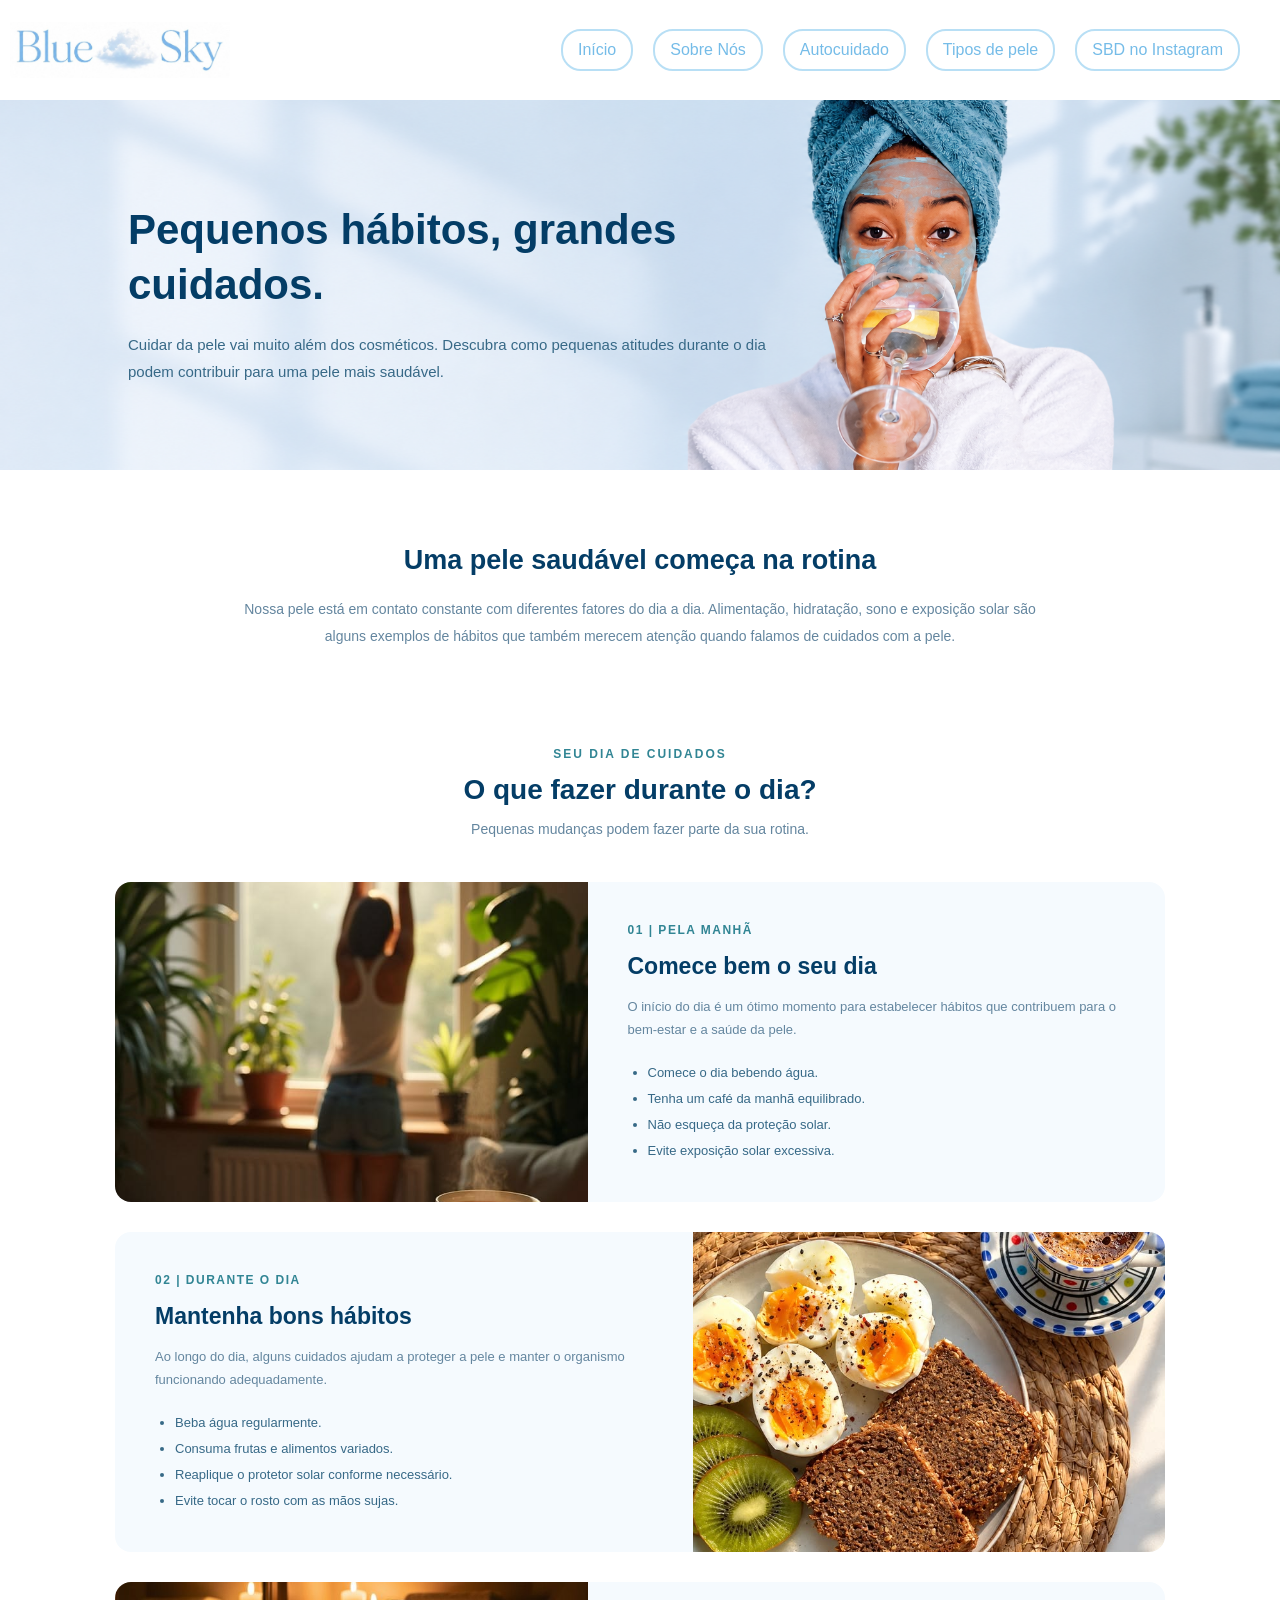
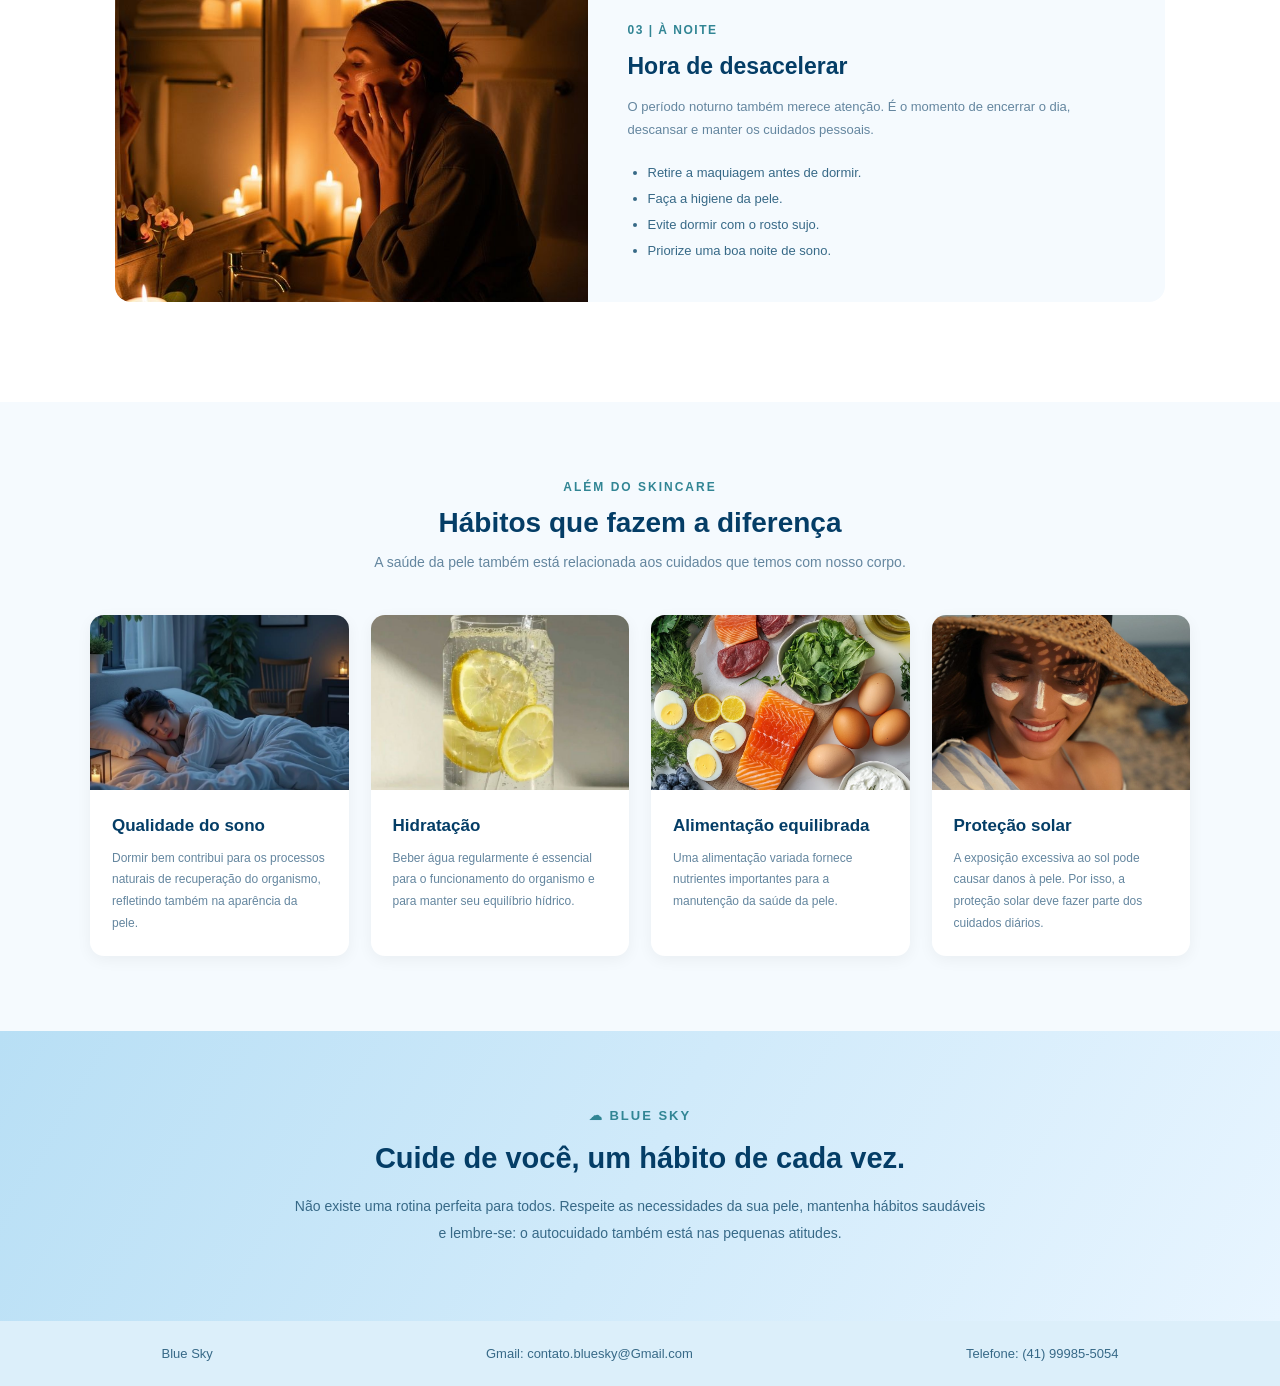
==== commit 5782a086: "Add Instagram link to navigation in autocuidado.html" ====
--- a/autocuidado.html
+++ b/autocuidado.html
@@ -5,7 +5,7 @@
 <head>
     <meta charset="UTF-8">
     <meta name="viewport" content="width=device-width, initial-scale=1.0">
-    <link rel="icon" type="image/jpeg" href="img/Inicio/nuvem.png">
+    <link rel="icon" type="image/png" href="img/Inicio/nuvem.png">
     <link rel="stylesheet" href="css/style.css">
     <title>Blue Sky | Autocuidado</title>
 
@@ -20,6 +20,8 @@
             <a href="sobre.html">Sobre Nós</a>
             <a href="autocuidado.html">Autocuidado</a>
             <a href="tipos_de_pele.html">Tipos de pele</a>
+            <a href="https://www.instagram.com/dermatologiasbd/">SBD no Instagram</a>
+            
         </nav>
     </header>
 
--- a/css/style.css
+++ b/css/style.css
@@ -1,10 +1,11 @@
-/* Configuração geral */
+/* CSS do projeto Blue Sky */
+
 * {
     margin: 0;
     padding: 0;
     box-sizing: border-box;
 }
-/* Cabeçalho */
+
 .header {
     position: relative;
     width: 100%;
@@ -14,7 +15,7 @@
     align-items: center;
     justify-content: center;
 }
-/* Logo no canto esquerdo */
+
 .logo {
     position: absolute;
     left: 10px;
@@ -39,7 +40,7 @@
     padding: 10px 15px;
     border-radius: 20px;
 }
-/* imagem do banner sem nada em cima vivi */
+
 .banner{
     width: 100%;
     height: 400px;
@@ -65,7 +66,7 @@
     align-items: center;
     background-color:#E8F5FF;
     border-radius: 18px;
-    /* estudar melhor essa borda vivi */
+    
     border: 1px solid #1a8ddf;
     display: flex;
     flex-direction: column;
@@ -73,13 +74,13 @@
     overflow: hidden;
     transition: transform 0.3s ease;
 }
-/* serve para dar animação para as cartas vivi */
+
 .cartas:hover {
     transform: translateY(-10px);
     border-color: #A9D4F0;
     box-shadow: 0 5px 14px #00000020;
 }
-/* serve para deixar a foto em cima das letras vivi */
+
 .cartas img {
     width: 100%;
     height: 160px;
@@ -109,8 +110,9 @@
     padding: 20px;
     color:#fff;
 }
-/* Página de contato */
-.pagina-contato header {
+
+.pagina-contato header,
+.pagina-guia header {
     border-bottom: 1px solid #B8DFF5;
 }
 .pagina-sobre header {
@@ -135,7 +137,7 @@
     margin-bottom: 30px;
     line-height: 1.6;
 }
-/* Formulario */
+
 #contato-form {
     font-family: Arial, sans-serif;
     display: flex;
@@ -177,13 +179,13 @@
     border-color: #1A8DDF;
     box-shadow: 0 0 0 3px #75BCE833;
 }
-/* Campo inválido após interação */
+
 #contato-form input:focus:invalid,
 #contato-form select:focus:invalid,
 #contato-form textarea:focus:invalid {
     border-color: #E57373;
 }
-/* Campo preenchido corretamente */
+
 #contato-form input:valid,
 #contato-form select:valid,
 #contato-form textarea:valid {
@@ -193,7 +195,7 @@
     resize: vertical;
     min-height: 130px;
 }
-/* Botao */
+
 #contato-form button {
     margin-top: 12px;
     padding: 14px;
@@ -210,14 +212,14 @@
     background-color: #043D66;
     transform: translateY(-2px);
 }
-/* Aviso do JavaScript */
+
 #aviso {
     margin: 20px auto;
     color: #043D66;
     font-weight: bold;
     text-align: center;
 }
-/* Mensagens salvas */
+
 .mensagens {
     font-family: Arial, sans-serif;
     max-width: 750px;
@@ -263,22 +265,20 @@
 .mensagem-card button:hover {
     background-color: #043D66;
 }
-/* Centraliza a mensagem quando não há mensagens salvas */
+
 #listaMensagens {
     text-align: center;
     margin-top: 35px;
 }
-/* Espaço entre o título e a área das mensagens */
+
 .mensagens {
     margin-top: 50px;
 }
-/* Aparência do aviso de lista vazia */
+
 #listaMensagens:empty {
     margin-top: 35px;
 }
-/* ==================================================
-   PÁGINA: TIPOS DE PELE
-   ================================================== */
+
 .bannerT{
     background-image:url(../img/Tipos_de_Pele/banner.jpg) ;
     width: auto;
@@ -354,26 +354,26 @@
     font-size: 18px;
     padding-left: 24px;
 }
-/* Parte principal dos tipos de pele */
+
 .principal-tipos-pele {
     width: 100%;
     padding: 45px 35px;
     background-color: #f0f9ff;
     text-align: center;
 }
-/* Título principal */
+
 .principal-tipos-pele h2 {
     color: #075078;
     font-size: 30px;
     margin-bottom: 10px;
 }
-/* Subtítulo */
+
 .subtitulo-pele {
     color: #75a9d1;
     font-size: 17px;
     margin-bottom: 30px;
 }
-/* Organização dos cartões */
+
 .cartoes-pele {
     display: flex;
     justify-content: center;
@@ -381,7 +381,7 @@
     gap: 20px;
     width: 100%;
 }
-/* Cada cartão */
+
 .cartao-pele {
     flex: 1;
     min-width: 0;
@@ -392,34 +392,49 @@
     box-shadow: 0 5px 14px #00000015;
     transition: transform 0.3s;
 }
-/* Efeito ao passar o mouse */
+
 .cartao-pele:hover {
     transform: translateY(-5px);
 }
-/* Imagens */
+
 .cartao-pele img {
     width: 100%;
     height: 180px;
     object-fit: cover;
     border-radius: 14px;
 }
-/* Títulos dos cartões */
+
 .cartao-pele h3 {
     color: #318bc4;
     font-size: 20px;
     margin: 15px 0 10px;
 }
-/* Descrições */
+
 .cartao-pele p {
     color: #52758d;
     font-size: 15px;
     line-height: 1.5;
 }
-/* ==================================================
-   PÁGINA: TEXTURAS
-   ================================================== */
+
 body{
     font-family: Arial, Helvetica, sans-serif
+}
+.titulo-pagina {
+    text-align: center;
+    padding: 30px 20px;
+    margin-bottom: 25px;
+}
+.titulo-pagina h1 {
+    color: #043D66;
+    font-size: 32px;
+    font-weight: 600;
+    margin: 8px 0;
+}
+
+.titulo-pagina p {
+    color: #78ACD1;
+    font-size: 15px;
+    margin: 0;
 }
 .Texturas {
     display: flex;
@@ -493,10 +508,7 @@
     max-width: 400px;
     border-radius: 20px;
 }
-/* ==================================================
-   PÁGINA: SOBRE NÓS
-   ================================================== */
-/* Nossa missão */
+
 .sobre-missao {
     background-color: #E8F5FF;
     padding: 45px 25px;
@@ -514,7 +526,7 @@
     line-height: 1.8;
     font-size: 16px;
 }
-/* EQUIPE */
+
 .equipe {
     padding: 50px 25px;
     text-align: center;
@@ -551,9 +563,7 @@
     line-height: 1.7;
     font-size: 15px;
 }
-/* ==================================================
-   PÁGINA: MITOS E VERDADES
-   ================================================== */
+
 body {
     background-color: #F2F9FD;
     font-family: Arial, sans-serif;
@@ -649,7 +659,7 @@
 .direita {
     right: -25px;
 }
-/* Indicadores */
+
 .indicadores {
     display: flex;
     justify-content: center;
@@ -670,14 +680,12 @@
     width: 28px;
     border-radius: 20px;
 }
-/* =================================
-   DICIONÁRIO DA PELE
-   ================================= */
+
 .pagina-dicionario {
     width: 100%;
     padding-bottom: 40px;
 }
-/* TÍTULO E INTRODUÇÃO */
+
 .dicionario-introducao {
     max-width: 850px;
     width: calc(100% - 40px);
@@ -700,7 +708,7 @@
     font-size: 16px;
     line-height: 1.7;
 }
-/* PESQUISA */
+
 .dicionario-pesquisa {
     max-width: 750px;
     width: calc(100% - 40px);
@@ -749,7 +757,7 @@
 .campo-pesquisa button:hover {
     background: #1A8DDF;
 }
-/* SEÇÕES */
+
 .grupo-dicionario {
     max-width: 1100px;
     width: calc(100% - 40px);
@@ -767,7 +775,7 @@
     color: #6B7D89;
     line-height: 1.6;
 }
-/* CARDS DOS TERMOS */
+
 .grade-termos {
     display: grid;
     grid-template-columns: repeat(2, minmax(0, 1fr));
@@ -807,7 +815,7 @@
     font-size: 14px;
     line-height: 1.7;
 }
-/* TABELA DE INGREDIENTES EM FORMATO DE CARDS */
+
 .tabela-cards {
     width: 100%;
 }
@@ -816,8 +824,7 @@
     border-collapse: separate;
     border-spacing: 0;
 }
-/* Mantém os títulos das colunas na estrutura da tabela,
-   sem ocupar espaço visual nos cards. */
+
 .tabela-ingredientes thead {
     position: absolute;
     width: 1px;
@@ -870,7 +877,7 @@
     color: #043D66;
     font-size: 17px;
 }
-/* MENSAGEM DE PESQUISA */
+
 .mensagem-vazia {
     max-width: 750px;
     width: calc(100% - 40px);
@@ -882,7 +889,7 @@
     border-radius: 12px;
     line-height: 1.6;
 }
-/* SEÇÃO FINAL */
+
 .dicionario-final {
     max-width: 850px;
     width: calc(100% - 40px);
@@ -914,34 +921,7 @@
 .dicionario-final a:hover {
     background: #1A8DDF;
 }
-/* RESPONSIVIDADE */
-@media (max-width: 700px) {
-    .dicionario-introducao {
-        margin-top: 40px;
-    }
-    .dicionario-introducao h1 {
-        font-size: 30px;
-    }
-    .dicionario-pesquisa h2 {
-        font-size: 21px;
-    }
-    .grade-termos {
-        grid-template-columns: 1fr;
-    }
-    .tabela-ingredientes tbody {
-        grid-template-columns: 1fr;
-    }
-    .card-termo {
-        padding: 23px;
-    }
-    .dicionario-final {
-        padding: 30px 20px;
-    }
-}
-/* ==================================================
-   PÁGINA: GUIA DE SKINCARE — BLUE SKY
-   ========================================== */
-/* BANNER */
+
 .guia-banner {
     min-height: 380px;
     background:
@@ -984,7 +964,7 @@
     background: #B8DFF5;
     transform: translateY(-3px);
 }
-/* INTRODUÇÃO */
+
 .guia-introducao {
     max-width: 850px;
     margin: 65px auto;
@@ -1005,7 +985,7 @@
     line-height: 1.9;
     font-size: 16px;
 }
-/* PASSOS ESSENCIAIS */
+
 .guia-passos {
     padding: 45px 7%;
     background: #E8F5FF;
@@ -1057,7 +1037,7 @@
     line-height: 1.7;
     font-size: 14px;
 }
-/* TABELA */
+
 .guia-tabela {
     padding: 65px 7%;
 }
@@ -1090,7 +1070,7 @@
 .guia-tabela tr:hover td {
     background: #E8F5FF;
 }
-/* DICAS */
+
 .guia-dicas {
     background: #E8F5FF;
     padding: 60px 7%;
@@ -1120,7 +1100,7 @@
     color: #555;
     line-height: 1.6;
 }
-/* ÁUDIO */
+
 .guia-audio {
     padding: 65px 20px;
     background: linear-gradient(135deg, #75BCE8, #E8F5FF);
@@ -1151,7 +1131,7 @@
     width: 100%;
     max-width: 450px;
 }
-/* CONTINUE EXPLORANDO */
+
 .guia-explorar {
     padding: 65px 7%;
 }
@@ -1187,12 +1167,350 @@
     color: #1A8DDF;
     font-weight: bold;
 }
-/* ==========================================
-   RESPONSIVIDADE — BLUE SKY
-   ========================================== */
-/* TABLETS */
+
+.pagina-autocuidado {
+    background-color: #FFFFFF;
+    color: #043D66;
+    font-family: 'Lucida Sans', sans-serif;
+}
+.pagina-autocuidado header {
+    position: relative;
+    width: 100%;
+    min-height: 100px;
+    height: auto;
+    padding: 10px 7%;
+    background-color: #FFFFFF;
+    display: flex;
+    align-items: center;
+    justify-content: space-between;
+    gap: 20px;
+    border-bottom: 1px solid #B8DFF5;
+}
+.pagina-autocuidado .logo {
+    position: static;
+    display: block;
+    width: 180px;
+    max-width: 25%;
+    height: 80px;
+    object-fit: contain;
+}
+.pagina-autocuidado nav {
+    display: flex;
+    align-items: center;
+    justify-content: flex-end;
+    flex-wrap: wrap;
+    gap: 12px;
+    width: auto;
+    margin: 0;
+}
+.pagina-autocuidado nav a {
+    padding: 9px 13px;
+    border: 1px solid #B8DFF5;
+    border-radius: 20px;
+    color: #043D66;
+    font-family: Arial, sans-serif;
+    font-size: 13px;
+    text-decoration: none;
+    transition: 0.3s;
+}
+.pagina-autocuidado nav a:hover {
+    background-color: #E8F5FF;
+    color: #1A8DDF;
+}
+
+.pagina-autocuidado .banner-autocuidado {
+    min-height: 370px;
+    padding: 65px 10%;
+    display: flex;
+    align-items: center;
+    background:
+        url("../img/autocuidado/banner-autocuidado.jpg") center/cover no-repeat;
+}
+.pagina-autocuidado .conteudo-banner {
+    max-width: 650px;
+}
+.pagina-autocuidado .conteudo-banner span,
+.pagina-autocuidado .titulo-secao span {
+    color: #318594;
+    font-size: 12px;
+    font-weight: bold;
+    letter-spacing: 2px;
+}
+.pagina-autocuidado .conteudo-banner h1 {
+    margin: 18px 0;
+    color: #043D66;
+    font-size: 42px;
+    line-height: 1.3;
+}
+.pagina-autocuidado .conteudo-banner p {
+    color: #376987;
+    font-size: 15px;
+    line-height: 1.8;
+}
+
+.pagina-autocuidado .introducao {
+    max-width: 850px;
+    margin: 75px auto;
+    padding: 0 25px;
+    text-align: center;
+}
+.pagina-autocuidado .introducao h2 {
+    margin-bottom: 20px;
+    color: #043D66;
+    font-size: 27px;
+}
+.pagina-autocuidado .introducao p {
+    color: #64869F;
+    font-size: 14px;
+    line-height: 1.9;
+}
+
+.pagina-autocuidado .titulo-secao {
+    margin-bottom: 40px;
+    text-align: center;
+}
+.pagina-autocuidado .titulo-secao h2 {
+    margin: 12px 0;
+    color: #043D66;
+    font-size: 28px;
+}
+.pagina-autocuidado .titulo-secao p {
+    color: #64869F;
+    font-size: 14px;
+    line-height: 1.7;
+}
+
+.pagina-autocuidado .momentos {
+    max-width: 1100px;
+    margin: 0 auto;
+    padding: 20px 25px 70px;
+}
+.pagina-autocuidado .momento-card {
+    display: flex;
+    align-items: center;
+    min-height: 290px;
+    margin-bottom: 30px;
+    overflow: hidden;
+    background-color: #F5FAFE;
+    border-radius: 16px;
+}
+.pagina-autocuidado .momento-card.invertido {
+    flex-direction: row-reverse;
+}
+.pagina-autocuidado .imagem-momento {
+    flex-shrink: 0;
+    width: 45%;
+    height: 320px;
+}
+.pagina-autocuidado .imagem-momento img {
+    display: block;
+    width: 100%;
+    height: 100%;
+    object-fit: cover;
+}
+.pagina-autocuidado .texto-momento {
+    flex: 1;
+    padding: 35px 40px;
+}
+.pagina-autocuidado .horario {
+    color: #318594;
+    font-size: 12px;
+    font-weight: bold;
+    letter-spacing: 1.5px;
+}
+.pagina-autocuidado .texto-momento h3 {
+    margin: 15px 0;
+    color: #043D66;
+    font-size: 23px;
+}
+.pagina-autocuidado .texto-momento p {
+    margin-bottom: 18px;
+    color: #64869F;
+    font-size: 13px;
+    line-height: 1.8;
+}
+.pagina-autocuidado .texto-momento ul {
+    padding-left: 20px;
+}
+.pagina-autocuidado .texto-momento li {
+    color: #376987;
+    font-size: 13px;
+    line-height: 2;
+}
+
+.pagina-autocuidado .habitos {
+    padding: 75px 7%;
+    background-color: #F5FAFE;
+}
+.pagina-autocuidado .cards-habitos {
+    display: grid;
+    grid-template-columns: repeat(4, minmax(0, 1fr));
+    gap: 22px;
+    max-width: 1100px;
+    margin: auto;
+}
+.pagina-autocuidado .habito-card {
+    overflow: hidden;
+    background-color: #FFFFFF;
+    border-radius: 14px;
+    box-shadow: 0 4px 15px #0000000D;
+    transition: 0.3s;
+}
+.pagina-autocuidado .habito-card:hover {
+    transform: translateY(-5px);
+    box-shadow: 0 8px 20px #00000018;
+}
+.pagina-autocuidado .habito-card img {
+    width: 100%;
+    height: 175px;
+    object-fit: cover;
+}
+.pagina-autocuidado .conteudo-habito {
+    padding: 22px;
+}
+.pagina-autocuidado .conteudo-habito h3 {
+    margin-bottom: 12px;
+    color: #043D66;
+    font-size: 17px;
+}
+.pagina-autocuidado .conteudo-habito p {
+    color: #64869F;
+    font-size: 12px;
+    line-height: 1.8;
+}
+
+.pagina-autocuidado .lembrete {
+    padding: 75px 20px;
+    background: linear-gradient(120deg, #B8DFF5, #E8F5FF);
+    text-align: center;
+}
+.pagina-autocuidado .conteudo-lembrete {
+    max-width: 700px;
+    margin: auto;
+}
+.pagina-autocuidado .conteudo-lembrete span {
+    color: #318594;
+    font-size: 13px;
+    font-weight: bold;
+    letter-spacing: 2px;
+}
+.pagina-autocuidado .conteudo-lembrete h2 {
+    margin: 18px 0;
+    color: #043D66;
+    font-size: 29px;
+}
+.pagina-autocuidado .conteudo-lembrete p {
+    color: #376987;
+    font-size: 14px;
+    line-height: 1.9;
+}
+.pagina-autocuidado footer {
+    padding: 25px;
+    background-color: #DCEFFA;
+    color: #376987;
+    font-size: 13px;
+    text-align: center;
+}
+
+.ingredientes-page {
+    width: 100%;
+    color: #043D66;
+}
+
+.ingredientes-intro {
+    padding: 55px 20px;
+    background: linear-gradient(135deg, #E8F5FF, #FFFFFF);
+    text-align: center;
+}
+
+.ingredientes-intro p:first-child {
+    margin-bottom: 12px;
+    color: #1A8DDF;
+    font-size: 13px;
+    font-weight: bold;
+    letter-spacing: 2px;
+}
+
+.ingredientes-intro h1 {
+    margin: 0 auto 15px;
+    color: #043D66;
+    font-size: clamp(28px, 4vw, 38px);
+    line-height: 1.2;
+}
+
+.ingredientes-intro p:last-child {
+    max-width: 650px;
+    margin: 0 auto;
+    color: #52758F;
+    font-size: 16px;
+    line-height: 1.7;
+}
+
+.ingredientes-catalogo {
+    display: grid;
+    grid-template-columns: repeat(2, minmax(0, 1fr));
+    gap: 28px;
+    width: min(1100px, calc(100% - 40px));
+    margin: 50px auto;
+}
+
+.ingrediente-card {
+    min-width: 0;
+    overflow: hidden;
+    background: #FFFFFF;
+    border: 1px solid #DCEFFC;
+    border-radius: 18px;
+    box-shadow: 0 4px 15px #043D6610;
+    transition: transform 0.3s ease, box-shadow 0.3s ease;
+}
+
+.ingrediente-card:hover {
+    transform: translateY(-5px);
+    box-shadow: 0 8px 22px #043D661A;
+}
+
+.ingrediente-card img {
+    display: block;
+    width: 100%;
+    height: 230px;
+    object-fit: cover;
+}
+
+.ingrediente-info {
+    padding: 25px;
+}
+
+.ingrediente-info h2 {
+    margin: 0 0 10px;
+    color: #043D66;
+    font-size: 25px;
+}
+
+.ingrediente-funcao {
+    margin-bottom: 15px;
+    color: #1A8DDF;
+    font-size: 14px;
+    font-weight: bold;
+}
+
+.ingrediente-info p:not(.ingrediente-funcao) {
+    color: #52758F;
+    font-size: 15px;
+    line-height: 1.7;
+}
+
+.ingrediente-onde {
+    margin-top: 20px;
+    padding-top: 15px;
+    border-top: 1px solid #DCEFFC;
+}
+
+.ingrediente-onde strong {
+    color: #043D66;
+}
+
 @media (max-width: 900px) {
-    /* Cabeçalho */
+    
     .header {
         padding: 10px 20px;
     }
@@ -1208,24 +1526,24 @@
         padding: 9px 11px;
         font-size: 14px;
     }
-    /* Banner */
+    
     .banner {
         height: clamp(240px, 42vw, 360px);
     }
-    /* Cards de tipos de pele */
+    
     .cartoes-pele {
         flex-wrap: wrap;
     }
     .cartao-pele {
         flex: 1 1 220px;
     }
-    /* Texturas */
+    
     .Texturas,
     .Texturasd {
         gap: 16px;
         padding: 16px;
     }
-    /* Dicionário da pele */
+    
     .grupo-dicionario {
         width: calc(100% - 40px);
     }
@@ -1242,10 +1560,33 @@
     .guia-banner h1 {
         font-size: 34px;
     }
-}
-/* CELULARES */
+        .pagina-autocuidado header {
+        padding: 10px 20px;
+    }
+    .pagina-autocuidado .logo {
+        width: 150px;
+        max-width: 22%;
+    }
+    .pagina-autocuidado nav {
+        gap: 8px;
+    }
+    .pagina-autocuidado nav a {
+        padding: 8px 10px;
+        font-size: 12px;
+    }
+    .pagina-autocuidado .cards-habitos {
+        grid-template-columns: repeat(2, minmax(0, 1fr));
+    }
+    .pagina-autocuidado .texto-momento {
+        padding: 25px;
+    }
+    .pagina-autocuidado .imagem-momento {
+        width: 40%;
+    }
+}
+
 @media (max-width: 700px) {
-    /* Cabeçalho e menu */
+    
     .header {
         position: relative;
         height: auto;
@@ -1274,11 +1615,11 @@
         white-space: normal;
         text-align: center;
     }
-    /* Banner da página inicial */
+    
     .banner {
         height: clamp(200px, 58vw, 300px);
     }
-    /* Cards da página inicial */
+    
     .retangulo-cartas {
         grid-template-columns: 1fr;
         width: calc(100% - 30px);
@@ -1290,14 +1631,14 @@
     .cartas img {
         height: 190px;
     }
-    /* Rodapé */
+    
     .footer {
         flex-direction: column;
         flex-wrap: wrap;
         gap: 12px;
         text-align: center;
     }
-    /* Página de contato */
+    
     .contato-container,
     .mensagens {
         width: calc(100% - 30px);
@@ -1324,7 +1665,7 @@
     .mensagem-card {
         padding: 16px;
     }
-    /* Página de tipos de pele */
+    
     .bannerT {
         height: auto;
         min-height: 300px;
@@ -1386,7 +1727,7 @@
         width: 100%;
         flex: 1 1 auto;
     }
-    /* Página de texturas */
+    
     .Texturas,
     .Texturasd {
         flex-direction: column;
@@ -1415,7 +1756,7 @@
         line-height: 1.6;
         overflow-wrap: anywhere;
     }
-    /* Página Sobre Nós */
+    
     .sobre-apresentacao {
         flex-direction: column;
         text-align: center;
@@ -1442,7 +1783,6 @@
         max-width: 350px;
         gap: 20px;
     }
-    /* Página Dicionário da Pele */
     .dicionario-introducao {
         margin: 40px auto 35px;
     }
@@ -1461,6 +1801,19 @@
     .campo-pesquisa {
         flex-direction: column;
     }
+    .grade-termos {
+        grid-template-columns: 1fr;
+    }
+    .tabela-ingredientes tbody {
+        grid-template-columns: 1fr;
+    }
+    .card-termo {
+        padding: 23px;
+    }
+    .dicionario-final {
+        padding: 30px 20px;
+    }
+
     .campo-pesquisa input,
     .campo-pesquisa button {
         width: 100%;
@@ -1529,10 +1882,81 @@
         gap: 12px;
         padding: 15px;
     }
-}
-/* CELULARES ESTREITOS */
+        .pagina-autocuidado header {
+        justify-content: center;
+        flex-direction: column;
+        gap: 10px;
+        padding: 10px 14px 16px;
+    }
+    .pagina-autocuidado .logo {
+        width: min(190px, 65vw);
+        max-width: 100%;
+        height: 85px;
+        margin: 0 auto;
+    }
+    .pagina-autocuidado nav {
+        width: 100%;
+        justify-content: center;
+        gap: 8px;
+    }
+    .pagina-autocuidado nav a {
+        padding: 8px 10px;
+        font-size: 12px;
+    }
+    .pagina-autocuidado .banner-autocuidado {
+        min-height: 320px;
+        padding: 55px 7%;
+    }
+    .pagina-autocuidado .conteudo-banner h1 {
+        font-size: 32px;
+    }
+    .pagina-autocuidado .introducao {
+        margin: 55px auto;
+    }
+    .pagina-autocuidado .titulo-secao h2 {
+        font-size: 24px;
+    }
+    .pagina-autocuidado .momento-card,
+    .pagina-autocuidado .momento-card.invertido {
+        flex-direction: column;
+    }
+    .pagina-autocuidado .imagem-momento {
+        width: 100%;
+        height: 230px;
+    }
+    .pagina-autocuidado .texto-momento {
+        width: 100%;
+        padding: 28px;
+    }
+    .pagina-autocuidado .habitos {
+        padding: 55px 6%;
+    }
+    .ingredientes-catalogo {
+        grid-template-columns: 1fr;
+        width: calc(100% - 30px);
+        gap: 20px;
+        margin: 30px auto;
+    }
+
+    .ingredientes-intro {
+        padding: 40px 18px;
+    }
+
+    .ingredientes-intro h1 {
+        font-size: 28px;
+    }
+
+    .ingrediente-card img {
+        height: 220px;
+    }
+
+    .ingrediente-info {
+        padding: 22px;
+    }
+}
+
 @media (max-width: 380px) {
-    /* Menu */
+    
     nav {
         gap: 6px;
     }
@@ -1540,22 +1964,22 @@
         padding: 7px 8px;
         font-size: 13px;
     }
-    /* Cards da página inicial */
+    
     .retangulo-cartas {
         width: calc(100% - 24px);
     }
     .cartas img {
         height: 160px;
     }
-    /* Contato */
+    
     #contato-form {
         padding: 14px;
     }
-    /* Tipos de pele */
+    
     .identificacao {
         padding: 15px;
     }
-    /* Sobre Nós */
+    
     .integrante {
         padding: 20px 15px;
     }
@@ -1563,7 +1987,7 @@
         width: 110px;
         height: 110px;
     }
-    /* Catálogo de ingredientes */
+    
     .ingredientes-catalogo {
         grid-template-columns: 1fr;
         margin: 30px auto;
@@ -1574,7 +1998,7 @@
     .ingrediente-card img {
         height: 220px;
     }
-    /* Dicionário da pele */
+    
     .dicionario-introducao h1 {
         font-size: 26px;
     }
@@ -1616,362 +2040,14 @@
     .guia-audio-conteudo {
         padding: 20px 15px;
     }
-}
-/* ==================================================
-   PÁGINA: AUTOCUIDADO — BLUE SKY
-   ================================================== */
-.pagina-autocuidado {
-    background-color: #FFFFFF;
-    color: #043D66;
-    font-family: 'Lucida Sans', sans-serif;
-}
-.pagina-autocuidado header {
-    position: relative;
-    width: 100%;
-    min-height: 100px;
-    height: auto;
-    padding: 10px 7%;
-    background-color: #FFFFFF;
-    display: flex;
-    align-items: center;
-    justify-content: space-between;
-    gap: 20px;
-    border-bottom: 1px solid #B8DFF5;
-}
-.pagina-autocuidado .logo {
-    position: static;
-    display: block;
-    width: 180px;
-    max-width: 25%;
-    height: 80px;
-    object-fit: contain;
-}
-.pagina-autocuidado nav {
-    display: flex;
-    align-items: center;
-    justify-content: flex-end;
-    flex-wrap: wrap;
-    gap: 12px;
-    width: auto;
-    margin: 0;
-}
-.pagina-autocuidado nav a {
-    padding: 9px 13px;
-    border: 1px solid #B8DFF5;
-    border-radius: 20px;
-    color: #043D66;
-    font-family: Arial, sans-serif;
-    font-size: 13px;
-    text-decoration: none;
-    transition: 0.3s;
-}
-.pagina-autocuidado nav a:hover {
-    background-color: #E8F5FF;
-    color: #1A8DDF;
-}
-/* BANNER */
-.pagina-autocuidado .banner-autocuidado {
-    min-height: 370px;
-    padding: 65px 10%;
-    display: flex;
-    align-items: center;
-    background:
-        url("../img/autocuidado/banner-autocuidado.jpg") center/cover no-repeat;
-}
-.pagina-autocuidado .conteudo-banner {
-    max-width: 650px;
-}
-.pagina-autocuidado .conteudo-banner span,
-.pagina-autocuidado .titulo-secao span {
-    color: #318594;
-    font-size: 12px;
-    font-weight: bold;
-    letter-spacing: 2px;
-}
-.pagina-autocuidado .conteudo-banner h1 {
-    margin: 18px 0;
-    color: #043D66;
-    font-size: 42px;
-    line-height: 1.3;
-}
-.pagina-autocuidado .conteudo-banner p {
-    color: #376987;
-    font-size: 15px;
-    line-height: 1.8;
-}
-/* INTRODUÇÃO */
-.pagina-autocuidado .introducao {
-    max-width: 850px;
-    margin: 75px auto;
-    padding: 0 25px;
-    text-align: center;
-}
-.pagina-autocuidado .introducao h2 {
-    margin-bottom: 20px;
-    color: #043D66;
-    font-size: 27px;
-}
-.pagina-autocuidado .introducao p {
-    color: #64869F;
-    font-size: 14px;
-    line-height: 1.9;
-}
-/* TÍTULOS DAS SEÇÕES */
-.pagina-autocuidado .titulo-secao {
-    margin-bottom: 40px;
-    text-align: center;
-}
-.pagina-autocuidado .titulo-secao h2 {
-    margin: 12px 0;
-    color: #043D66;
-    font-size: 28px;
-}
-.pagina-autocuidado .titulo-secao p {
-    color: #64869F;
-    font-size: 14px;
-    line-height: 1.7;
-}
-/* MOMENTOS DO DIA */
-.pagina-autocuidado .momentos {
-    max-width: 1100px;
-    margin: 0 auto;
-    padding: 20px 25px 70px;
-}
-.pagina-autocuidado .momento-card {
-    display: flex;
-    align-items: center;
-    min-height: 290px;
-    margin-bottom: 30px;
-    overflow: hidden;
-    background-color: #F5FAFE;
-    border-radius: 16px;
-}
-.pagina-autocuidado .momento-card.invertido {
-    flex-direction: row-reverse;
-}
-.pagina-autocuidado .imagem-momento {
-    flex-shrink: 0;
-    width: 45%;
-    height: 320px;
-}
-.pagina-autocuidado .imagem-momento img {
-    display: block;
-    width: 100%;
-    height: 100%;
-    object-fit: cover;
-}
-.pagina-autocuidado .texto-momento {
-    flex: 1;
-    padding: 35px 40px;
-}
-.pagina-autocuidado .horario {
-    color: #318594;
-    font-size: 12px;
-    font-weight: bold;
-    letter-spacing: 1.5px;
-}
-.pagina-autocuidado .texto-momento h3 {
-    margin: 15px 0;
-    color: #043D66;
-    font-size: 23px;
-}
-.pagina-autocuidado .texto-momento p {
-    margin-bottom: 18px;
-    color: #64869F;
-    font-size: 13px;
-    line-height: 1.8;
-}
-.pagina-autocuidado .texto-momento ul {
-    padding-left: 20px;
-}
-.pagina-autocuidado .texto-momento li {
-    color: #376987;
-    font-size: 13px;
-    line-height: 2;
-}
-/* HÁBITOS QUE FAZEM A DIFERENÇA */
-.pagina-autocuidado .habitos {
-    padding: 75px 7%;
-    background-color: #F5FAFE;
-}
-.pagina-autocuidado .cards-habitos {
-    display: grid;
-    grid-template-columns: repeat(4, minmax(0, 1fr));
-    gap: 22px;
-    max-width: 1100px;
-    margin: auto;
-}
-.pagina-autocuidado .habito-card {
-    overflow: hidden;
-    background-color: #FFFFFF;
-    border-radius: 14px;
-    box-shadow: 0 4px 15px #0000000D;
-    transition: 0.3s;
-}
-.pagina-autocuidado .habito-card:hover {
-    transform: translateY(-5px);
-    box-shadow: 0 8px 20px #00000018;
-}
-.pagina-autocuidado .habito-card img {
-    width: 100%;
-    height: 175px;
-    object-fit: cover;
-}
-.pagina-autocuidado .conteudo-habito {
-    padding: 22px;
-}
-.pagina-autocuidado .conteudo-habito h3 {
-    margin-bottom: 12px;
-    color: #043D66;
-    font-size: 17px;
-}
-.pagina-autocuidado .conteudo-habito p {
-    color: #64869F;
-    font-size: 12px;
-    line-height: 1.8;
-}
-/* MENSAGEM FINAL */
-.pagina-autocuidado .lembrete {
-    padding: 75px 20px;
-    background: linear-gradient(120deg, #B8DFF5, #E8F5FF);
-    text-align: center;
-}
-.pagina-autocuidado .conteudo-lembrete {
-    max-width: 700px;
-    margin: auto;
-}
-.pagina-autocuidado .conteudo-lembrete span {
-    color: #318594;
-    font-size: 13px;
-    font-weight: bold;
-    letter-spacing: 2px;
-}
-.pagina-autocuidado .conteudo-lembrete h2 {
-    margin: 18px 0;
-    color: #043D66;
-    font-size: 29px;
-}
-.pagina-autocuidado .conteudo-lembrete p {
-    color: #376987;
-    font-size: 14px;
-    line-height: 1.9;
-}
-.pagina-autocuidado footer {
-    padding: 25px;
-    background-color: #DCEFFA;
-    color: #376987;
-    font-size: 13px;
-    text-align: center;
-}
-/* RESPONSIVIDADE DA PÁGINA AUTOCUIDADO */
-@media (max-width: 900px) {
-    .pagina-autocuidado header {
-        padding: 10px 20px;
-    }
-    .pagina-autocuidado .logo {
-        width: 150px;
-        max-width: 22%;
-    }
-    .pagina-autocuidado nav {
-        gap: 8px;
-    }
-    .pagina-autocuidado nav a {
-        padding: 8px 10px;
-        font-size: 12px;
-    }
-    .pagina-autocuidado .cards-habitos {
-        grid-template-columns: repeat(2, minmax(0, 1fr));
-    }
-    .pagina-autocuidado .texto-momento {
-        padding: 25px;
-    }
-    .pagina-autocuidado .imagem-momento {
-        width: 40%;
-    }
-}
-@media (max-width: 700px) {
-    .pagina-autocuidado header {
-        justify-content: center;
-        flex-direction: column;
-        gap: 10px;
-        padding: 10px 14px 16px;
-    }
-    .pagina-autocuidado .logo {
-        width: min(190px, 65vw);
-        max-width: 100%;
-        height: 85px;
-        margin: 0 auto;
-    }
-    .pagina-autocuidado nav {
-        width: 100%;
-        justify-content: center;
-        gap: 8px;
-    }
-    .pagina-autocuidado nav a {
-        padding: 8px 10px;
-        font-size: 12px;
-    }
-    .pagina-autocuidado .banner-rotina {
-        min-height: 320px;
-        padding: 55px 7%;
-    }
-    .pagina-autocuidado .conteudo-banner h1 {
-        font-size: 32px;
-    }
-    .pagina-autocuidado .introducao {
-        margin: 55px auto;
-    }
-    .pagina-autocuidado .titulo-secao h2 {
-        font-size: 24px;
-    }
-    .pagina-autocuidado .momento-card,
-    .pagina-autocuidado .momento-card.invertido {
-        flex-direction: column;
-    }
-    .pagina-autocuidado .imagem-momento {
-        width: 100%;
-        height: 230px;
-    }
-    .pagina-autocuidado .texto-momento {
-        width: 100%;
-        padding: 28px;
-    }
-    .pagina-autocuidado .habitos {
-        padding: 55px 6%;
-    }
-}
-@media (max-width: 450px) {
-    .pagina-autocuidado .cards-habitos {
-        grid-template-columns: 1fr;
-    }
-    .pagina-autocuidado .habito-card img {
-        height: 210px;
-    }
-    .pagina-autocuidado .conteudo-banner h1 {
-        font-size: 28px;
-    }
-    .pagina-autocuidado .conteudo-banner p {
-        font-size: 13px;
-    }
-    .pagina-autocuidado .introducao h2 {
-        font-size: 23px;
-    }
-    .pagina-autocuidado .texto-momento h3 {
-        font-size: 20px;
-    }
-    .pagina-autocuidado .conteudo-lembrete h2 {
-        font-size: 24px;
-    }
-}
-@media (max-width: 380px) {
-    .pagina-autocuidado nav {
+        .pagina-autocuidado nav {
         gap: 6px;
     }
     .pagina-autocuidado nav a {
         padding: 7px 8px;
         font-size: 11px;
     }
-    .pagina-autocuidado .banner-rotina {
+    .pagina-autocuidado .banner-autocuidado {
         padding: 45px 20px;
     }
     .pagina-autocuidado .conteudo-banner h1 {
@@ -1987,4 +2063,4 @@
     .pagina-autocuidado .conteudo-habito {
         padding: 18px;
     }
-}
+}
